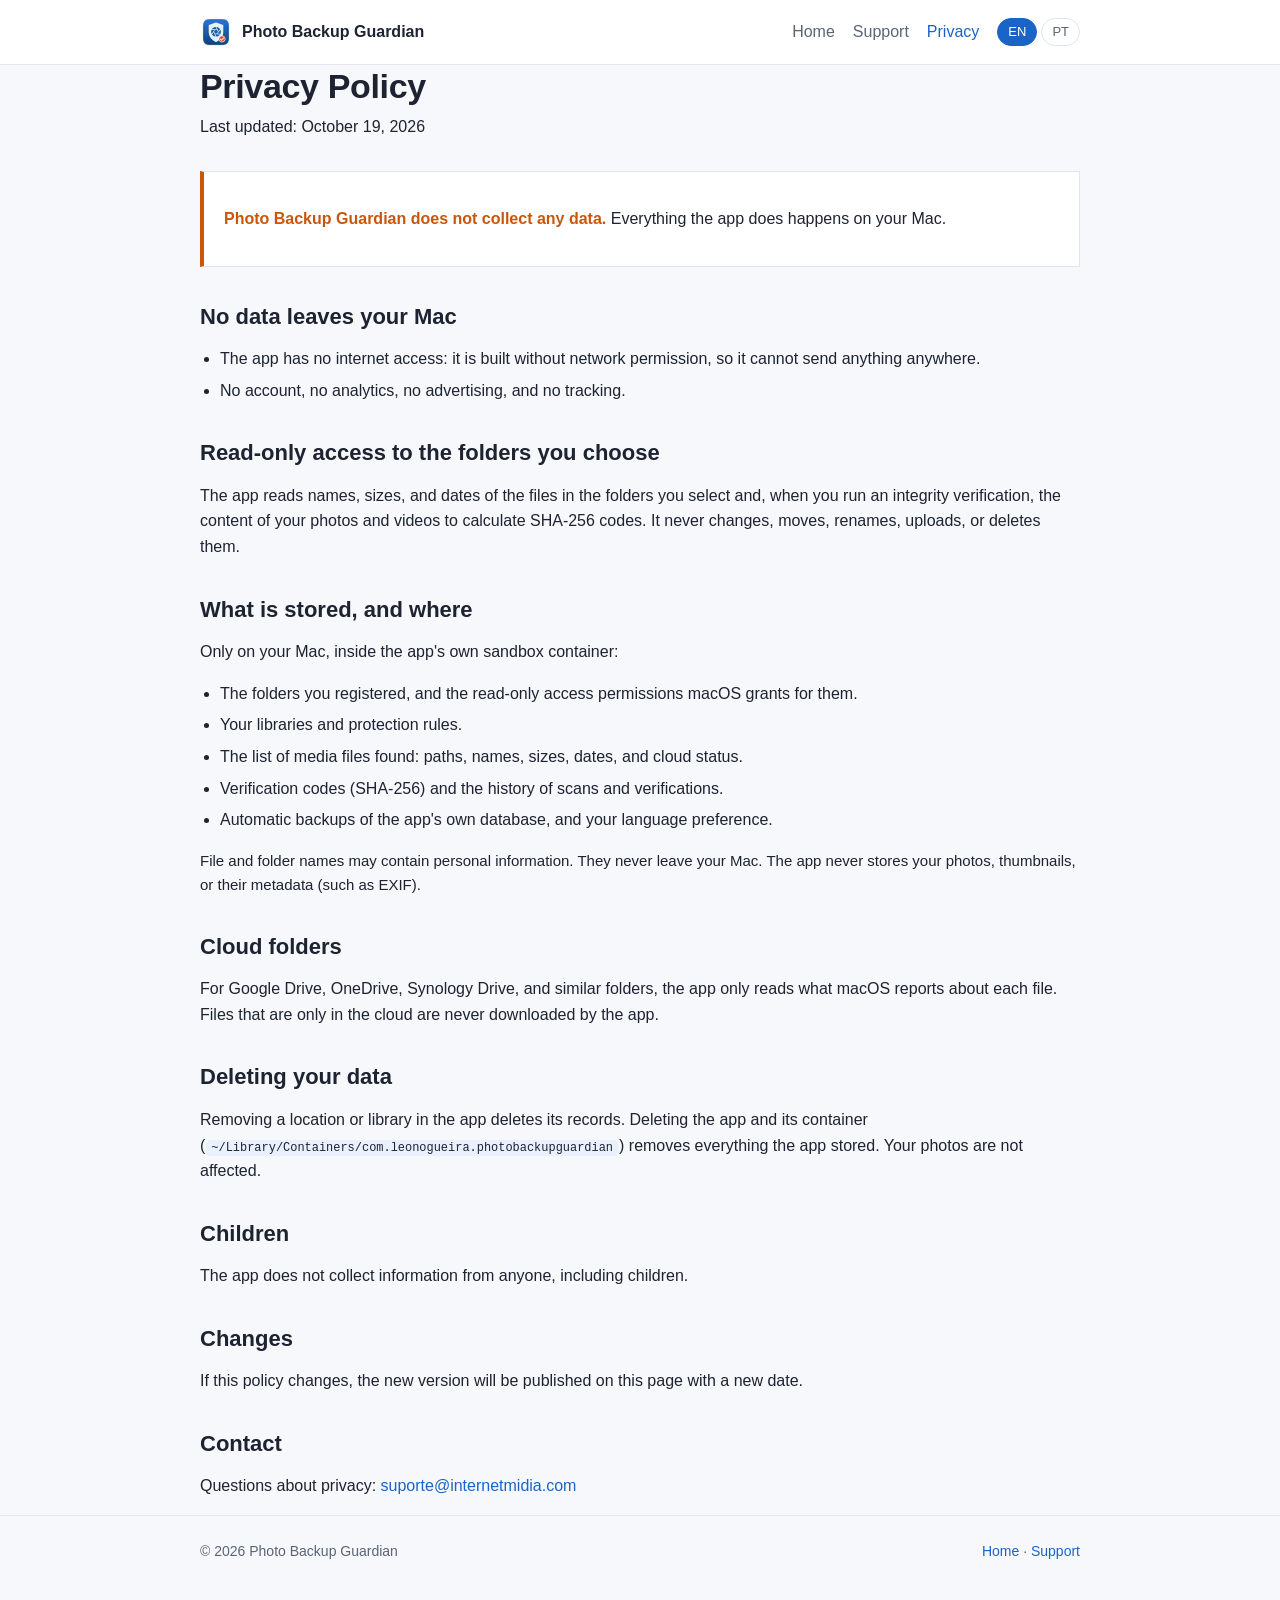
==== privacy.html @ a527421f "Add files via upload" ====
<!doctype html>
<html lang="en">
<head>
  <meta charset="utf-8">
  <meta name="viewport" content="width=device-width, initial-scale=1">
  <title>Privacy Policy — Photo Backup Guardian</title>
  <meta name="description" content="Photo Backup Guardian does not collect any data. Everything stays on your Mac.">
  <link rel="icon" type="image/png" href="favicon.png">
  <link rel="stylesheet" href="style.css">
  <script src="lang.js" defer></script>
</head>
<body>
  <header class="top">
    <div class="wrap nav">
      <a class="brand" href="index.html"><img src="icon.png" alt="">Photo Backup Guardian</a>
      <a class="link" href="index.html"><span lang="en">Home</span><span lang="pt-BR">Início</span></a>
      <a class="link" href="support.html"><span lang="en">Support</span><span lang="pt-BR">Suporte</span></a>
      <a class="link active" href="privacy.html"><span lang="en">Privacy</span><span lang="pt-BR">Privacidade</span></a>
      <div class="lang" aria-label="Language / Idioma">
        <button type="button" data-set-lang="en" aria-pressed="false">EN</button>
        <button type="button" data-set-lang="pt" aria-pressed="false">PT</button>
      </div>
    </div>
  </header>

  <main class="wrap content">
    <section lang="en">
      <h1 class="page">Privacy Policy</h1>
      <p class="updated">Last updated: October 19, 2026</p>

      <div class="promise"><p><strong>Photo Backup Guardian does not collect any data.</strong> Everything the app does happens on your Mac.</p></div>

      <h2>No data leaves your Mac</h2>
      <ul>
        <li>The app has no internet access: it is built without network permission, so it cannot send anything anywhere.</li>
        <li>No account, no analytics, no advertising, and no tracking.</li>
      </ul>

      <h2>Read-only access to the folders you choose</h2>
      <p>The app reads names, sizes, and dates of the files in the folders you select and, when you run an integrity verification, the content of your photos and videos to calculate SHA-256 codes. It never changes, moves, renames, uploads, or deletes them.</p>

      <h2>What is stored, and where</h2>
      <p>Only on your Mac, inside the app's own sandbox container:</p>
      <ul>
        <li>The folders you registered, and the read-only access permissions macOS grants for them.</li>
        <li>Your libraries and protection rules.</li>
        <li>The list of media files found: paths, names, sizes, dates, and cloud status.</li>
        <li>Verification codes (SHA-256) and the history of scans and verifications.</li>
        <li>Automatic backups of the app's own database, and your language preference.</li>
      </ul>
      <p class="note">File and folder names may contain personal information. They never leave your Mac. The app never stores your photos, thumbnails, or their metadata (such as EXIF).</p>

      <h2>Cloud folders</h2>
      <p>For Google Drive, OneDrive, Synology Drive, and similar folders, the app only reads what macOS reports about each file. Files that are only in the cloud are never downloaded by the app.</p>

      <h2>Deleting your data</h2>
      <p>Removing a location or library in the app deletes its records. Deleting the app and its container (<code>~/Library/Containers/com.leonogueira.photobackupguardian</code>) removes everything the app stored. Your photos are not affected.</p>

      <h2>Children</h2>
      <p>The app does not collect information from anyone, including children.</p>

      <h2>Changes</h2>
      <p>If this policy changes, the new version will be published on this page with a new date.</p>

      <h2>Contact</h2>
      <p>Questions about privacy: <a href="mailto:suporte@internetmidia.com">suporte@internetmidia.com</a></p>
    </section>

    <section lang="pt-BR">
      <h1 class="page">Política de Privacidade</h1>
      <p class="updated">Última atualização: 19 de outubro de 2026</p>

      <div class="promise"><p><strong>O Photo Backup Guardian não coleta nenhum dado.</strong> Tudo o que o app faz acontece no seu Mac.</p></div>

      <h2>Nenhum dado sai do seu Mac</h2>
      <ul>
        <li>O app não tem acesso à internet: ele é construído sem permissão de rede, então não consegue enviar nada para lugar nenhum.</li>
        <li>Sem conta, sem análise de uso, sem anúncios e sem rastreamento.</li>
      </ul>

      <h2>Acesso somente leitura às pastas que você escolhe</h2>
      <p>O app lê nomes, tamanhos e datas dos arquivos nas pastas que você escolhe e, quando você faz uma verificação de integridade, o conteúdo das suas fotos e vídeos para calcular códigos SHA-256. Ele nunca os altera, move, renomeia, envia ou apaga.</p>

      <h2>O que é guardado, e onde</h2>
      <p>Só no seu Mac, dentro do contêiner do próprio app:</p>
      <ul>
        <li>As pastas que você cadastrou e as permissões de leitura que o macOS concede a elas.</li>
        <li>Suas bibliotecas e regras de proteção.</li>
        <li>A lista de arquivos de mídia encontrados: caminhos, nomes, tamanhos, datas e situação na nuvem.</li>
        <li>Os códigos de verificação (SHA-256) e o histórico de scans e verificações.</li>
        <li>Cópias automáticas do banco de dados do próprio app e a sua preferência de idioma.</li>
      </ul>
      <p class="note">Nomes de arquivos e pastas podem conter informações pessoais. Eles nunca saem do seu Mac. O app nunca guarda suas fotos, miniaturas ou os metadados delas (como EXIF).</p>

      <h2>Pastas de nuvem</h2>
      <p>Em pastas do Google Drive, do OneDrive, do Synology Drive e semelhantes, o app só lê o que o macOS informa sobre cada arquivo. Arquivos que estão só na nuvem nunca são baixados pelo app.</p>

      <h2>Apagar seus dados</h2>
      <p>Remover um local ou uma biblioteca no app apaga os registros correspondentes. Apagar o app e o contêiner dele (<code>~/Library/Containers/com.leonogueira.photobackupguardian</code>) remove tudo o que o app guardou. Suas fotos não são afetadas.</p>

      <h2>Crianças</h2>
      <p>O app não coleta informações de ninguém, inclusive de crianças.</p>

      <h2>Mudanças</h2>
      <p>Se esta política mudar, a nova versão será publicada nesta página, com nova data.</p>

      <h2>Contato</h2>
      <p>Dúvidas sobre privacidade: <a href="mailto:suporte@internetmidia.com">suporte@internetmidia.com</a></p>
    </section>
  </main>

  <footer>
    <div class="wrap">
      <span>© 2026 Photo Backup Guardian</span>
      <span><a href="index.html"><span lang="en">Home</span><span lang="pt-BR">Início</span></a> · <a href="support.html"><span lang="en">Support</span><span lang="pt-BR">Suporte</span></a></span>
    </div>
  </footer>
</body>
</html>
---- style.css ----
/* Photo Backup Guardian — páginas públicas (GitHub Pages). Azul principal, laranja para destaque. */
:root {
  --blue: #1a64c8;
  --blue-dark: #0c447c;
  --orange: #c9560a;
  --bg: #f6f8fb;
  --surface: #ffffff;
  --text: #1d2330;
  --muted: #5b6475;
  --border: #e1e6ee;
  --tint: #e8f1fc;
}
@media (prefers-color-scheme: dark) {
  :root {
    --blue: #4c9af0;
    --blue-dark: #9cc6f7;
    --orange: #f5964a;
    --bg: #12161d;
    --surface: #1b212b;
    --text: #e8ecf2;
    --muted: #9aa4b5;
    --border: #2b3340;
    --tint: #1d2c40;
  }
}
* { box-sizing: border-box; }
html { -webkit-text-size-adjust: 100%; }
body {
  margin: 0;
  font-family: -apple-system, BlinkMacSystemFont, "SF Pro Text", "Helvetica Neue", Arial, sans-serif;
  background: var(--bg);
  color: var(--text);
  line-height: 1.6;
}
a { color: var(--blue); text-decoration: none; }
a:hover { text-decoration: underline; }

header.top {
  background: var(--surface);
  border-bottom: 1px solid var(--border);
}
.wrap { max-width: 920px; margin: 0 auto; padding: 0 20px; }
.nav { display: flex; align-items: center; gap: 18px; min-height: 64px; flex-wrap: wrap; }
.brand { display: flex; align-items: center; gap: 10px; font-weight: 700; color: var(--text); margin-right: auto; }
.brand img { width: 32px; height: 32px; }
.nav a.link { color: var(--muted); font-weight: 500; }
.nav a.link.active { color: var(--blue); }
.lang { display: flex; gap: 4px; }
.lang button {
  border: 1px solid var(--border); background: var(--surface); color: var(--muted);
  border-radius: 999px; padding: 3px 10px; font: inherit; font-size: 13px; cursor: pointer;
}
.lang button[aria-pressed="true"] { background: var(--blue); border-color: var(--blue); color: #fff; }

main { padding: 40px 0 56px; }
.hero { text-align: center; padding: 24px 0 8px; }
.hero img { width: 148px; height: 148px; }
.hero h1 { font-size: clamp(30px, 5vw, 44px); margin: 12px 0 4px; letter-spacing: -0.02em; }
.tagline { color: var(--blue); font-size: 20px; font-weight: 600; margin: 0 0 12px; }
.lead { color: var(--muted); font-size: 18px; max-width: 640px; margin: 0 auto; }
.badge {
  display: inline-block; margin-top: 18px; padding: 6px 14px; border-radius: 999px;
  background: var(--tint); color: var(--blue); font-weight: 600; font-size: 14px;
}

h1, h2, h3 { line-height: 1.25; }
h1.page { font-size: 34px; margin: 0 0 6px; letter-spacing: -0.01em; }
.updated { color: var(--muted); margin: 0 0 28px; }
h2 { font-size: 22px; margin: 36px 0 10px; }
h3 { font-size: 17px; margin: 0 0 4px; }

.grid { display: grid; grid-template-columns: repeat(auto-fit, minmax(240px, 1fr)); gap: 16px; margin-top: 32px; }
.card {
  background: var(--surface); border: 1px solid var(--border); border-radius: 16px; padding: 20px;
}
.card .icon {
  width: 40px; height: 40px; border-radius: 10px; background: var(--tint); color: var(--blue);
  display: flex; align-items: center; justify-content: center; font-size: 20px; margin-bottom: 10px;
}
.card p { margin: 0; color: var(--muted); }

.promise {
  margin-top: 32px; background: var(--surface); border: 1px solid var(--border); border-left: 4px solid var(--orange);
  border-radius: 0; padding: 18px 20px;
}
.promise strong { color: var(--orange); }

.faq details {
  background: var(--surface); border: 1px solid var(--border); border-radius: 12px;
  padding: 14px 18px; margin: 10px 0;
}
.faq summary { cursor: pointer; font-weight: 600; }
.faq details p { color: var(--muted); margin: 10px 0 0; }

.content ul { padding-left: 20px; }
.content li { margin: 6px 0; }
.content p, .content li { color: var(--text); }
.note { color: var(--muted); font-size: 15px; }
.contact {
  background: var(--tint); border-radius: 16px; padding: 20px; margin-top: 24px;
}
code { background: var(--tint); padding: 1px 6px; border-radius: 6px; font-size: 0.92em; }

footer {
  border-top: 1px solid var(--border); color: var(--muted); font-size: 14px; padding: 24px 0 40px;
}
footer .wrap { display: flex; gap: 16px; flex-wrap: wrap; justify-content: space-between; }

/* Idioma: sem JavaScript, os dois aparecem; com JavaScript, só o escolhido. */
body.lang-en [lang="pt-BR"], body.lang-pt [lang="en"] { display: none !important; }
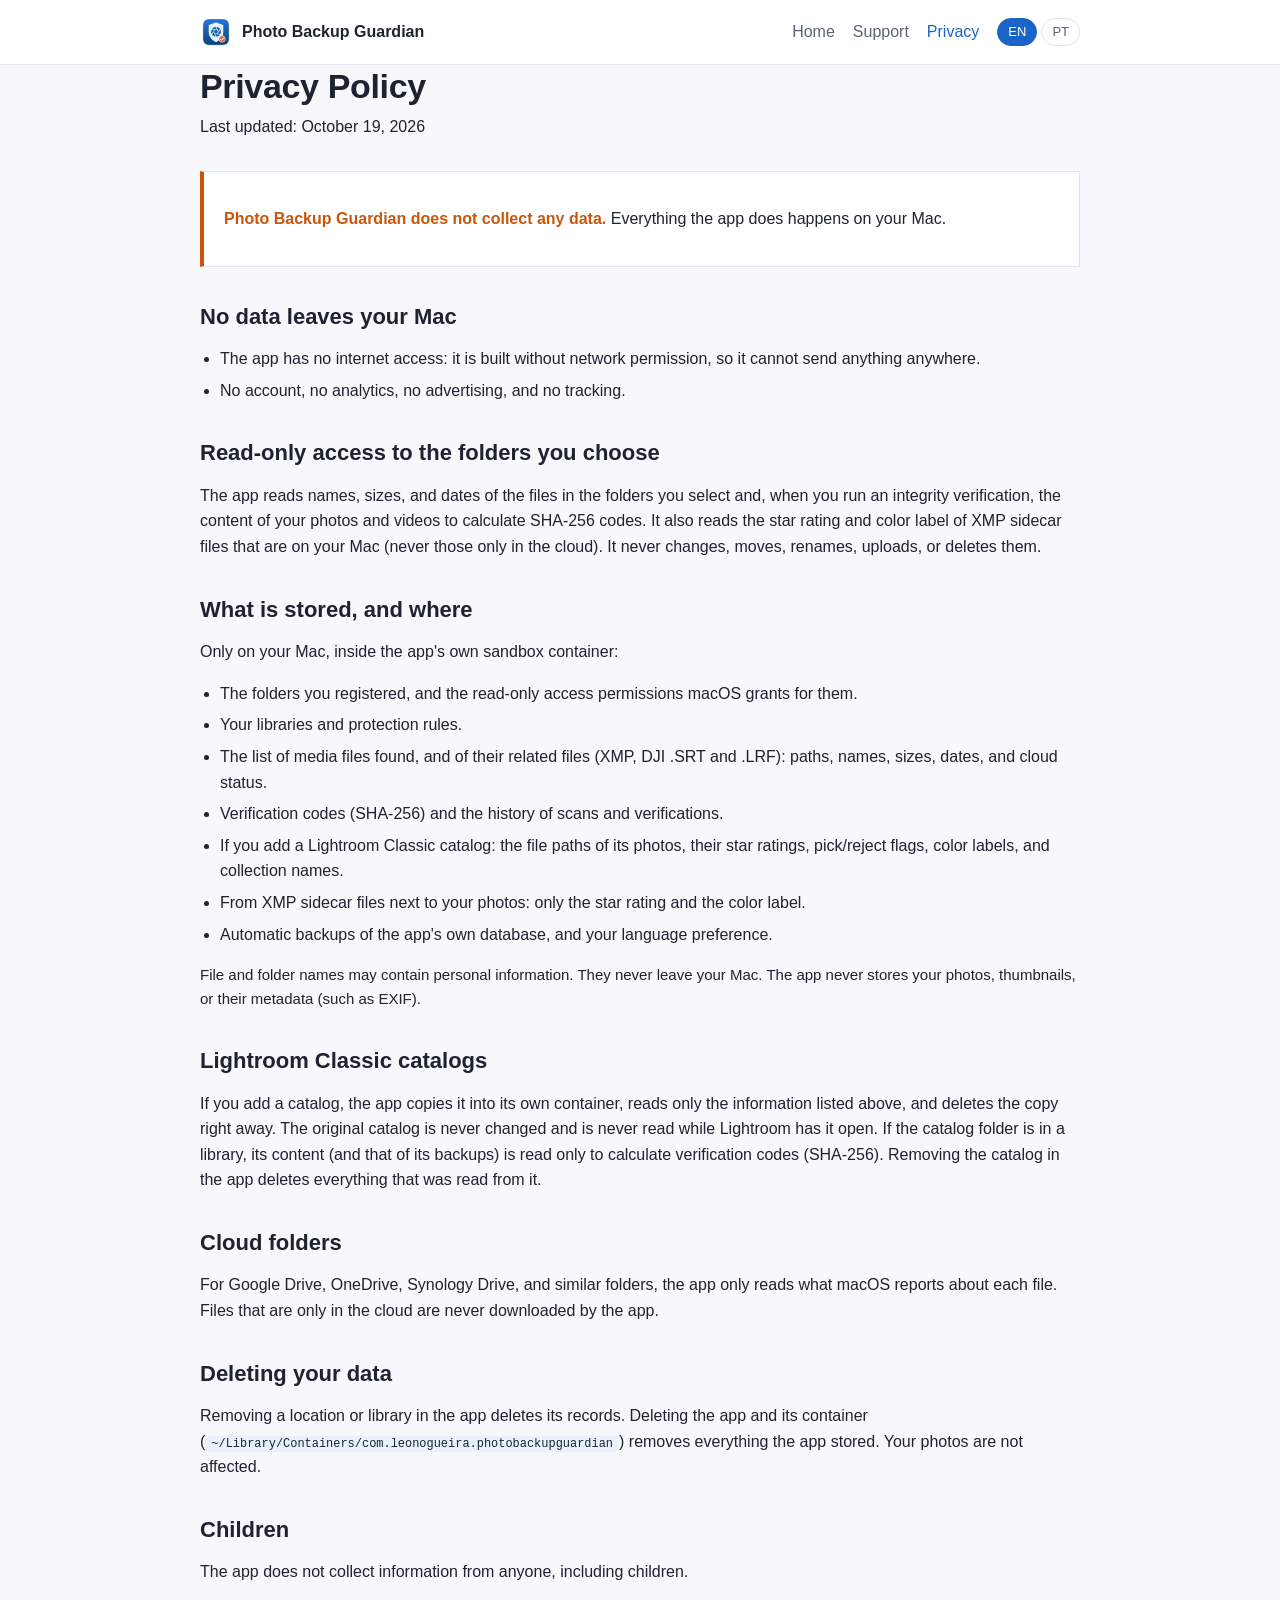
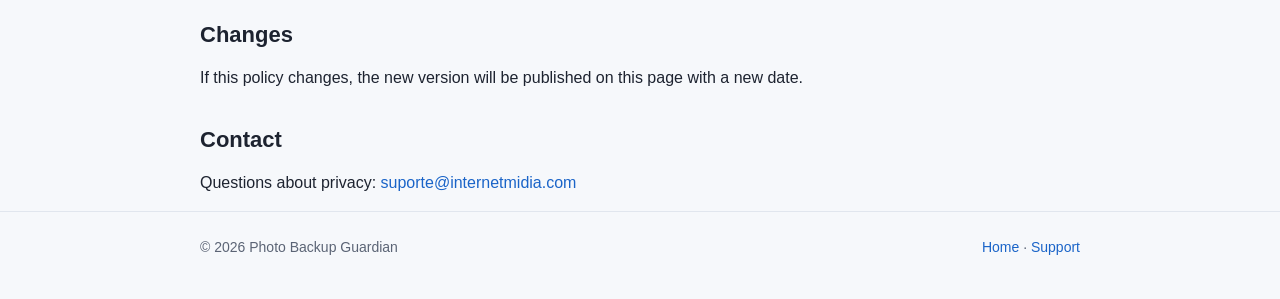
==== commit 1191fae8: "Add files via upload" ====
--- a/privacy.html
+++ b/privacy.html
@@ -37,18 +37,23 @@
       </ul>
 
       <h2>Read-only access to the folders you choose</h2>
-      <p>The app reads names, sizes, and dates of the files in the folders you select and, when you run an integrity verification, the content of your photos and videos to calculate SHA-256 codes. It never changes, moves, renames, uploads, or deletes them.</p>
+      <p>The app reads names, sizes, and dates of the files in the folders you select and, when you run an integrity verification, the content of your photos and videos to calculate SHA-256 codes. It also reads the star rating and color label of XMP sidecar files that are on your Mac (never those only in the cloud). It never changes, moves, renames, uploads, or deletes them.</p>
 
       <h2>What is stored, and where</h2>
       <p>Only on your Mac, inside the app's own sandbox container:</p>
       <ul>
         <li>The folders you registered, and the read-only access permissions macOS grants for them.</li>
         <li>Your libraries and protection rules.</li>
-        <li>The list of media files found: paths, names, sizes, dates, and cloud status.</li>
+        <li>The list of media files found, and of their related files (XMP, DJI .SRT and .LRF): paths, names, sizes, dates, and cloud status.</li>
         <li>Verification codes (SHA-256) and the history of scans and verifications.</li>
+        <li>If you add a Lightroom Classic catalog: the file paths of its photos, their star ratings, pick/reject flags, color labels, and collection names.</li>
+        <li>From XMP sidecar files next to your photos: only the star rating and the color label.</li>
         <li>Automatic backups of the app's own database, and your language preference.</li>
       </ul>
       <p class="note">File and folder names may contain personal information. They never leave your Mac. The app never stores your photos, thumbnails, or their metadata (such as EXIF).</p>
+
+      <h2>Lightroom Classic catalogs</h2>
+      <p>If you add a catalog, the app copies it into its own container, reads only the information listed above, and deletes the copy right away. The original catalog is never changed and is never read while Lightroom has it open. If the catalog folder is in a library, its content (and that of its backups) is read only to calculate verification codes (SHA-256). Removing the catalog in the app deletes everything that was read from it.</p>
 
       <h2>Cloud folders</h2>
       <p>For Google Drive, OneDrive, Synology Drive, and similar folders, the app only reads what macOS reports about each file. Files that are only in the cloud are never downloaded by the app.</p>
@@ -79,18 +84,23 @@
       </ul>
 
       <h2>Acesso somente leitura às pastas que você escolhe</h2>
-      <p>O app lê nomes, tamanhos e datas dos arquivos nas pastas que você escolhe e, quando você faz uma verificação de integridade, o conteúdo das suas fotos e vídeos para calcular códigos SHA-256. Ele nunca os altera, move, renomeia, envia ou apaga.</p>
+      <p>O app lê nomes, tamanhos e datas dos arquivos nas pastas que você escolhe e, quando você faz uma verificação de integridade, o conteúdo das suas fotos e vídeos para calcular códigos SHA-256. Também lê as estrelas e o rótulo de cor dos arquivos XMP que estão no seu Mac (nunca os que estão só na nuvem). Ele nunca os altera, move, renomeia, envia ou apaga.</p>
 
       <h2>O que é guardado, e onde</h2>
       <p>Só no seu Mac, dentro do contêiner do próprio app:</p>
       <ul>
         <li>As pastas que você cadastrou e as permissões de leitura que o macOS concede a elas.</li>
         <li>Suas bibliotecas e regras de proteção.</li>
-        <li>A lista de arquivos de mídia encontrados: caminhos, nomes, tamanhos, datas e situação na nuvem.</li>
+        <li>A lista de arquivos de mídia encontrados e dos arquivos relacionados a eles (XMP, .SRT e .LRF do DJI): caminhos, nomes, tamanhos, datas e situação na nuvem.</li>
         <li>Os códigos de verificação (SHA-256) e o histórico de scans e verificações.</li>
+        <li>Se você adicionar um catálogo do Lightroom Classic: os caminhos das fotos, as estrelas, as marcações de escolhida/rejeitada, os rótulos de cor e os nomes das coleções.</li>
+        <li>Dos arquivos XMP ao lado das fotos: só as estrelas e o rótulo de cor.</li>
         <li>Cópias automáticas do banco de dados do próprio app e a sua preferência de idioma.</li>
       </ul>
       <p class="note">Nomes de arquivos e pastas podem conter informações pessoais. Eles nunca saem do seu Mac. O app nunca guarda suas fotos, miniaturas ou os metadados delas (como EXIF).</p>
+
+      <h2>Catálogos do Lightroom Classic</h2>
+      <p>Se você adicionar um catálogo, o app faz uma cópia dele dentro do próprio contêiner, lê só as informações listadas acima e apaga a cópia em seguida. O catálogo original nunca é alterado e nunca é lido enquanto o Lightroom está com ele aberto. Se a pasta do catálogo estiver numa biblioteca, o conteúdo dele (e dos backups dele) é lido só para calcular os códigos de verificação (SHA-256). Remover o catálogo no app apaga tudo o que foi lido dele.</p>
 
       <h2>Pastas de nuvem</h2>
       <p>Em pastas do Google Drive, do OneDrive, do Synology Drive e semelhantes, o app só lê o que o macOS informa sobre cada arquivo. Arquivos que estão só na nuvem nunca são baixados pelo app.</p>
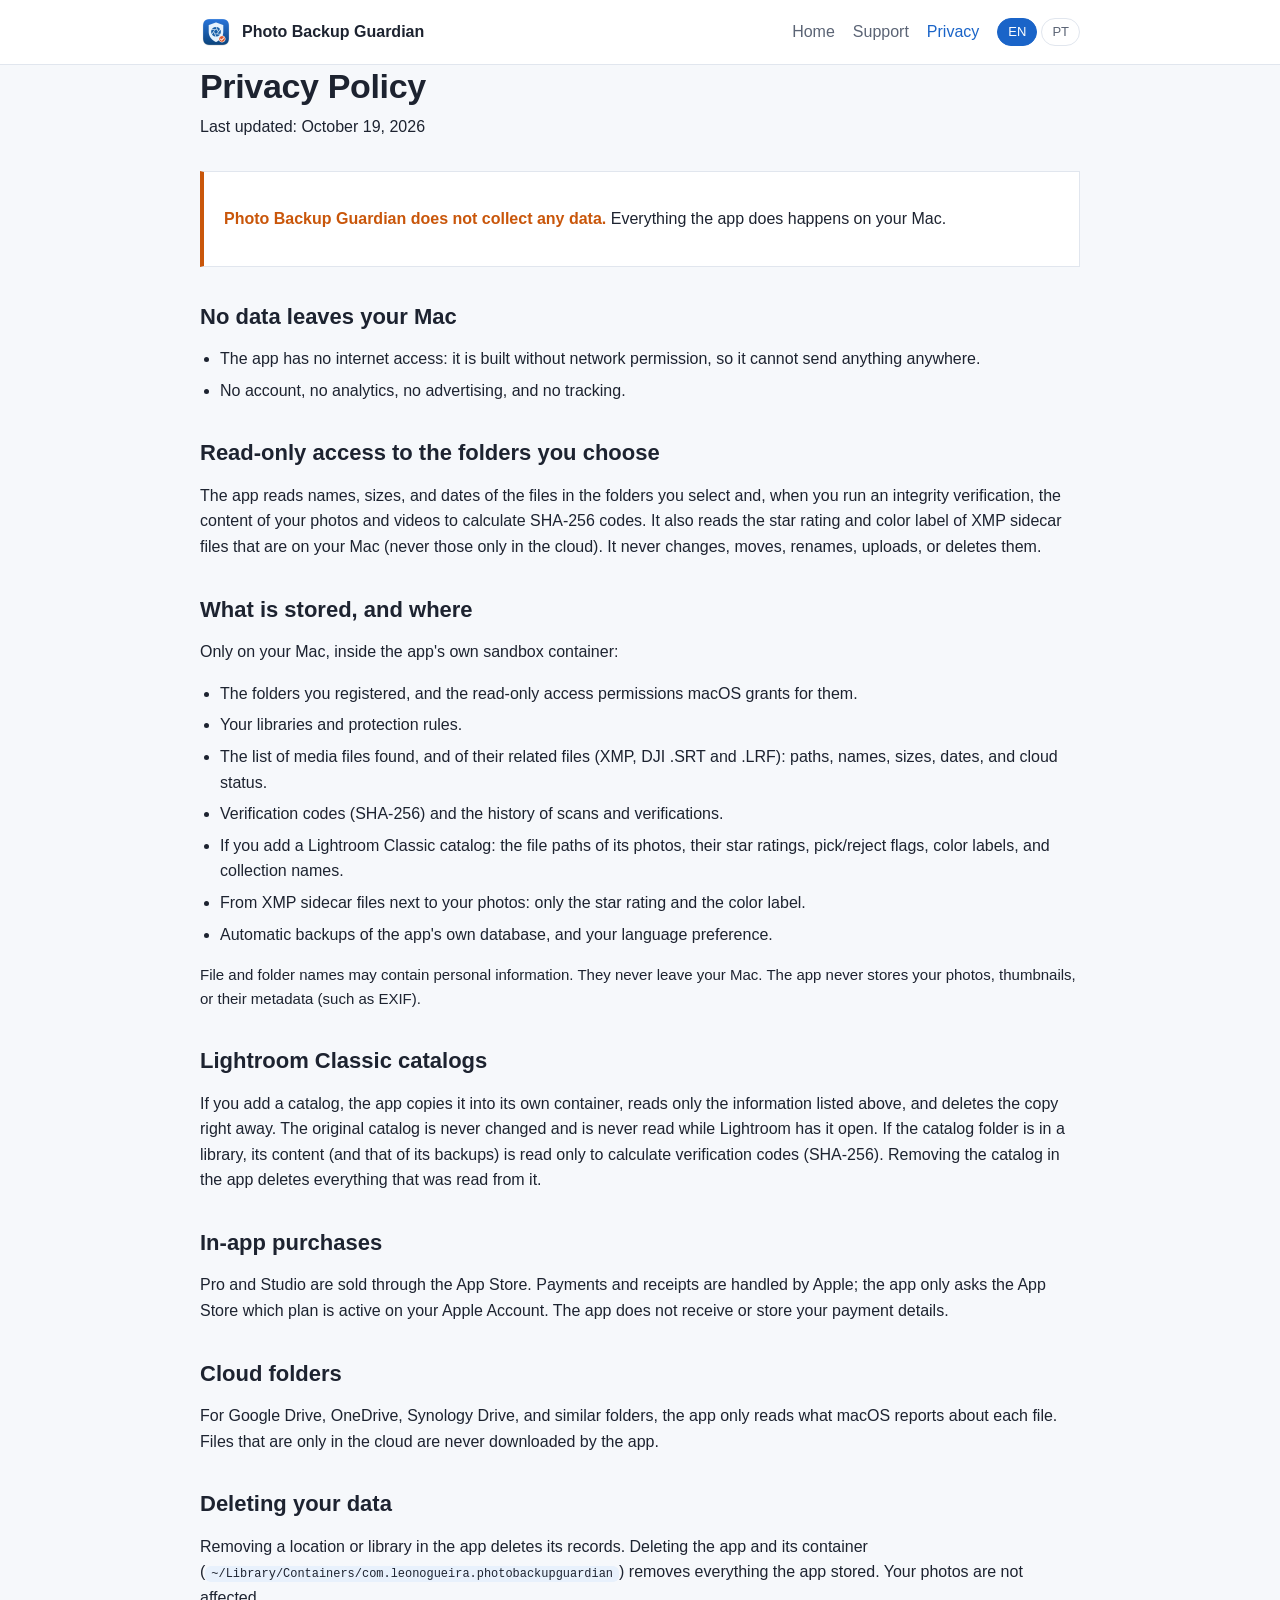
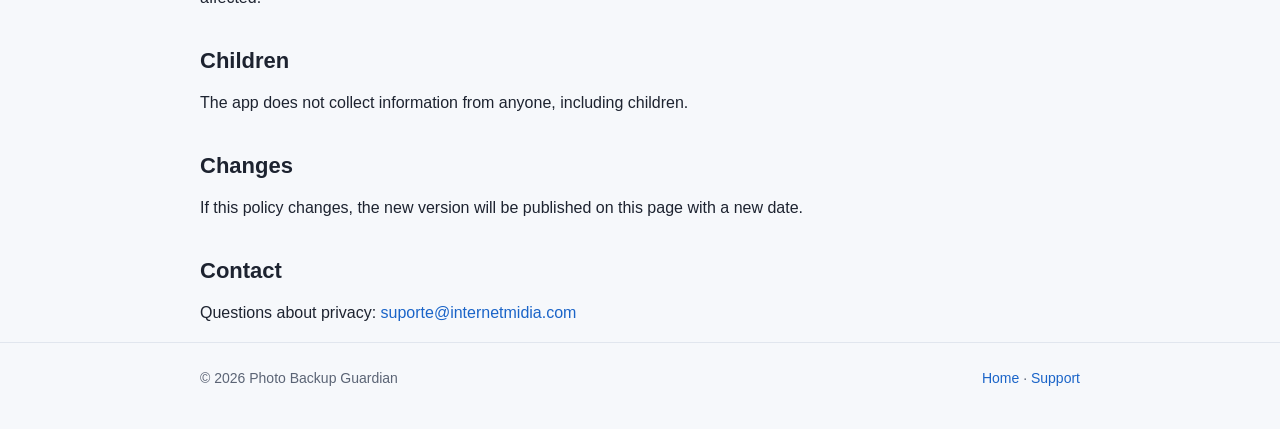
==== commit 745edd67: "Add files via upload" ====
--- a/privacy.html
+++ b/privacy.html
@@ -55,6 +55,9 @@
       <h2>Lightroom Classic catalogs</h2>
       <p>If you add a catalog, the app copies it into its own container, reads only the information listed above, and deletes the copy right away. The original catalog is never changed and is never read while Lightroom has it open. If the catalog folder is in a library, its content (and that of its backups) is read only to calculate verification codes (SHA-256). Removing the catalog in the app deletes everything that was read from it.</p>
 
+      <h2>In-app purchases</h2>
+      <p>Pro and Studio are sold through the App Store. Payments and receipts are handled by Apple; the app only asks the App Store which plan is active on your Apple Account. The app does not receive or store your payment details.</p>
+
       <h2>Cloud folders</h2>
       <p>For Google Drive, OneDrive, Synology Drive, and similar folders, the app only reads what macOS reports about each file. Files that are only in the cloud are never downloaded by the app.</p>
 
@@ -102,6 +105,9 @@
       <h2>Catálogos do Lightroom Classic</h2>
       <p>Se você adicionar um catálogo, o app faz uma cópia dele dentro do próprio contêiner, lê só as informações listadas acima e apaga a cópia em seguida. O catálogo original nunca é alterado e nunca é lido enquanto o Lightroom está com ele aberto. Se a pasta do catálogo estiver numa biblioteca, o conteúdo dele (e dos backups dele) é lido só para calcular os códigos de verificação (SHA-256). Remover o catálogo no app apaga tudo o que foi lido dele.</p>
 
+      <h2>Compras dentro do app</h2>
+      <p>O Pro e o Studio são vendidos pela App Store. Pagamentos e recibos ficam com a Apple; o app só pergunta à App Store qual plano está ativo na sua Conta Apple. O app não recebe nem guarda seus dados de pagamento.</p>
+
       <h2>Pastas de nuvem</h2>
       <p>Em pastas do Google Drive, do OneDrive, do Synology Drive e semelhantes, o app só lê o que o macOS informa sobre cada arquivo. Arquivos que estão só na nuvem nunca são baixados pelo app.</p>
 
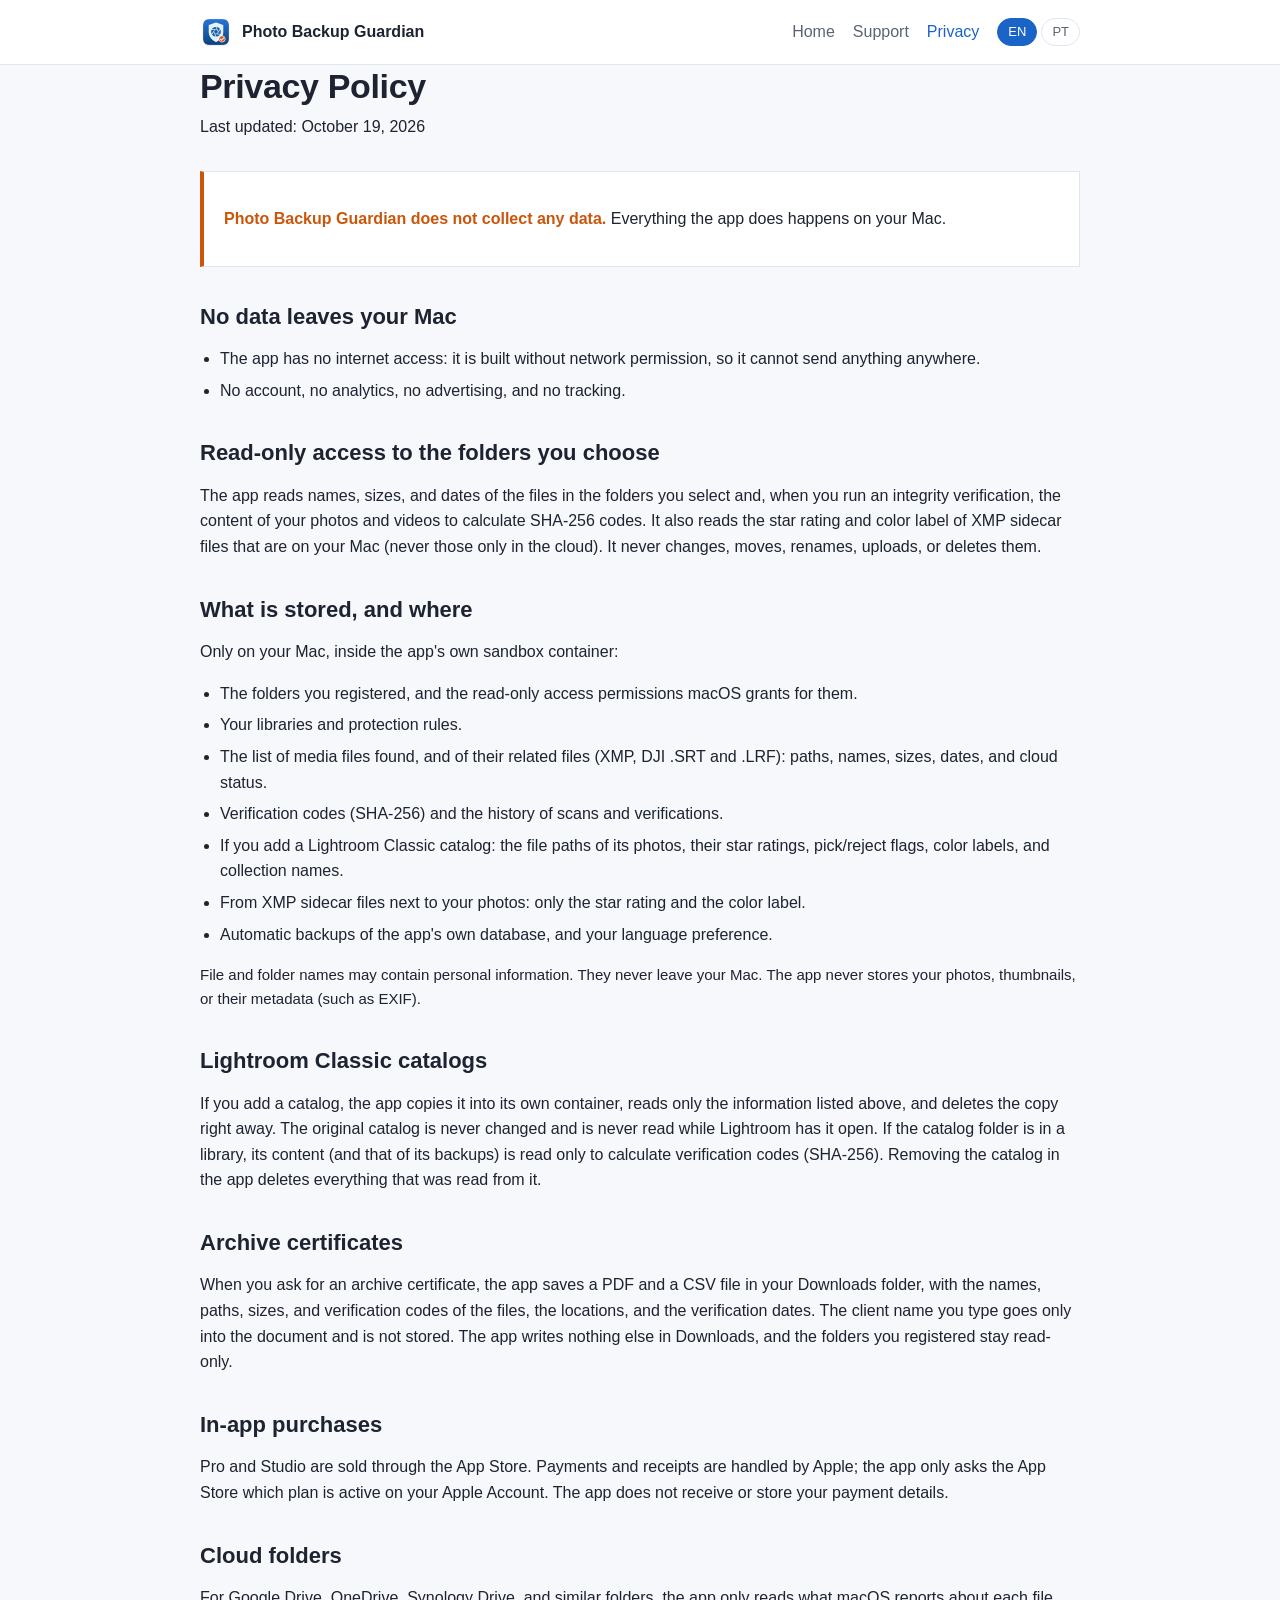
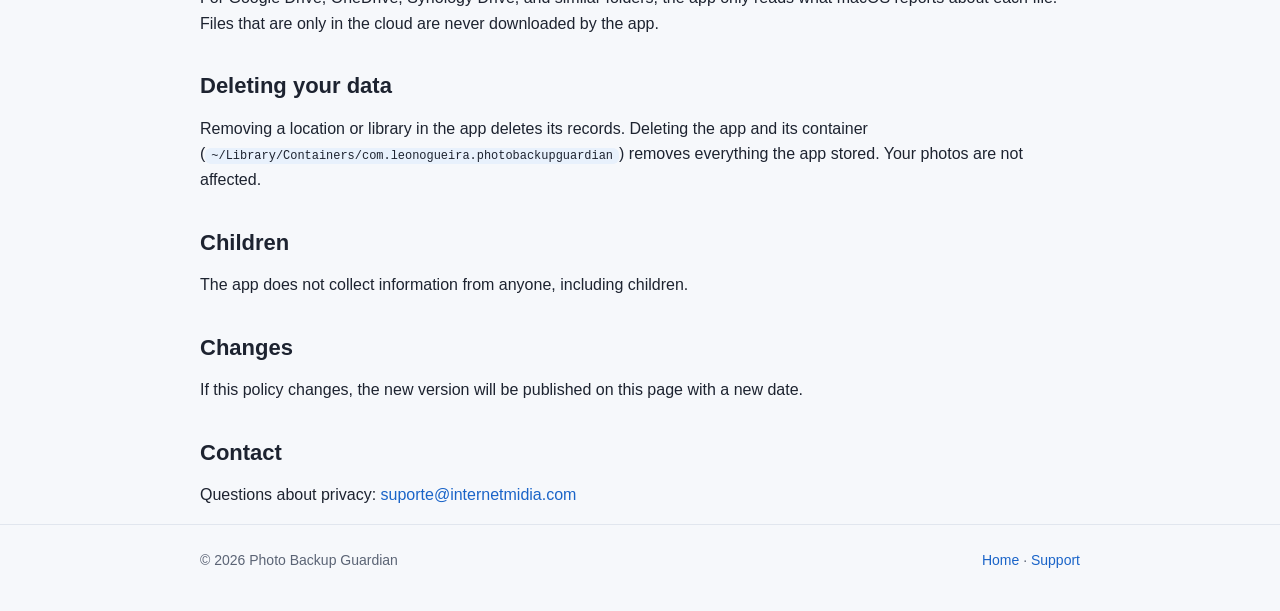
==== commit 4b815b5d: "Add files via upload" ====
--- a/privacy.html
+++ b/privacy.html
@@ -55,6 +55,9 @@
       <h2>Lightroom Classic catalogs</h2>
       <p>If you add a catalog, the app copies it into its own container, reads only the information listed above, and deletes the copy right away. The original catalog is never changed and is never read while Lightroom has it open. If the catalog folder is in a library, its content (and that of its backups) is read only to calculate verification codes (SHA-256). Removing the catalog in the app deletes everything that was read from it.</p>
 
+      <h2>Archive certificates</h2>
+      <p>When you ask for an archive certificate, the app saves a PDF and a CSV file in your Downloads folder, with the names, paths, sizes, and verification codes of the files, the locations, and the verification dates. The client name you type goes only into the document and is not stored. The app writes nothing else in Downloads, and the folders you registered stay read-only.</p>
+
       <h2>In-app purchases</h2>
       <p>Pro and Studio are sold through the App Store. Payments and receipts are handled by Apple; the app only asks the App Store which plan is active on your Apple Account. The app does not receive or store your payment details.</p>
 
@@ -105,6 +108,9 @@
       <h2>Catálogos do Lightroom Classic</h2>
       <p>Se você adicionar um catálogo, o app faz uma cópia dele dentro do próprio contêiner, lê só as informações listadas acima e apaga a cópia em seguida. O catálogo original nunca é alterado e nunca é lido enquanto o Lightroom está com ele aberto. Se a pasta do catálogo estiver numa biblioteca, o conteúdo dele (e dos backups dele) é lido só para calcular os códigos de verificação (SHA-256). Remover o catálogo no app apaga tudo o que foi lido dele.</p>
 
+      <h2>Certificados de arquivamento</h2>
+      <p>Quando você pede um certificado de arquivamento, o app salva um PDF e um CSV na sua pasta Downloads, com os nomes, caminhos, tamanhos e códigos de verificação dos arquivos, os locais e as datas de verificação. O nome do cliente digitado vai só para o documento e não fica guardado. O app não grava mais nada em Downloads, e as pastas cadastradas continuam somente leitura.</p>
+
       <h2>Compras dentro do app</h2>
       <p>O Pro e o Studio são vendidos pela App Store. Pagamentos e recibos ficam com a Apple; o app só pergunta à App Store qual plano está ativo na sua Conta Apple. O app não recebe nem guarda seus dados de pagamento.</p>
 
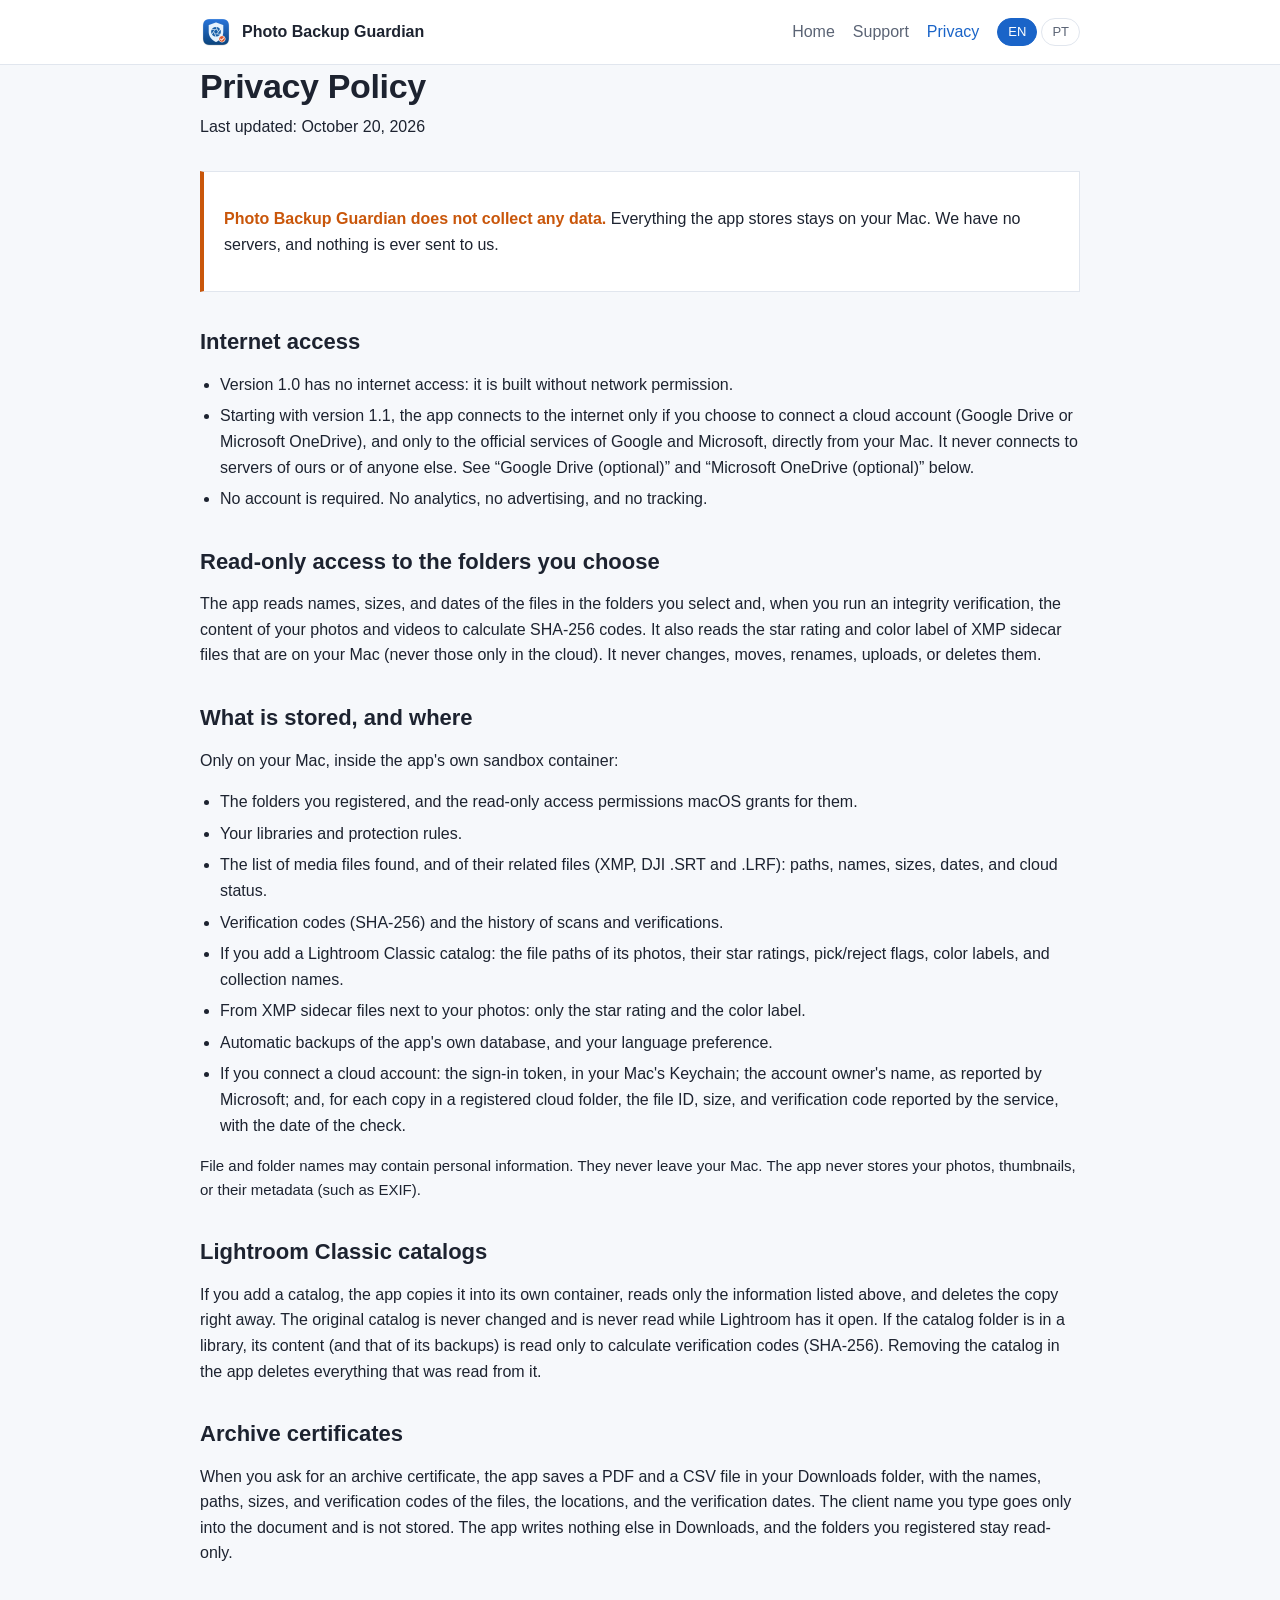
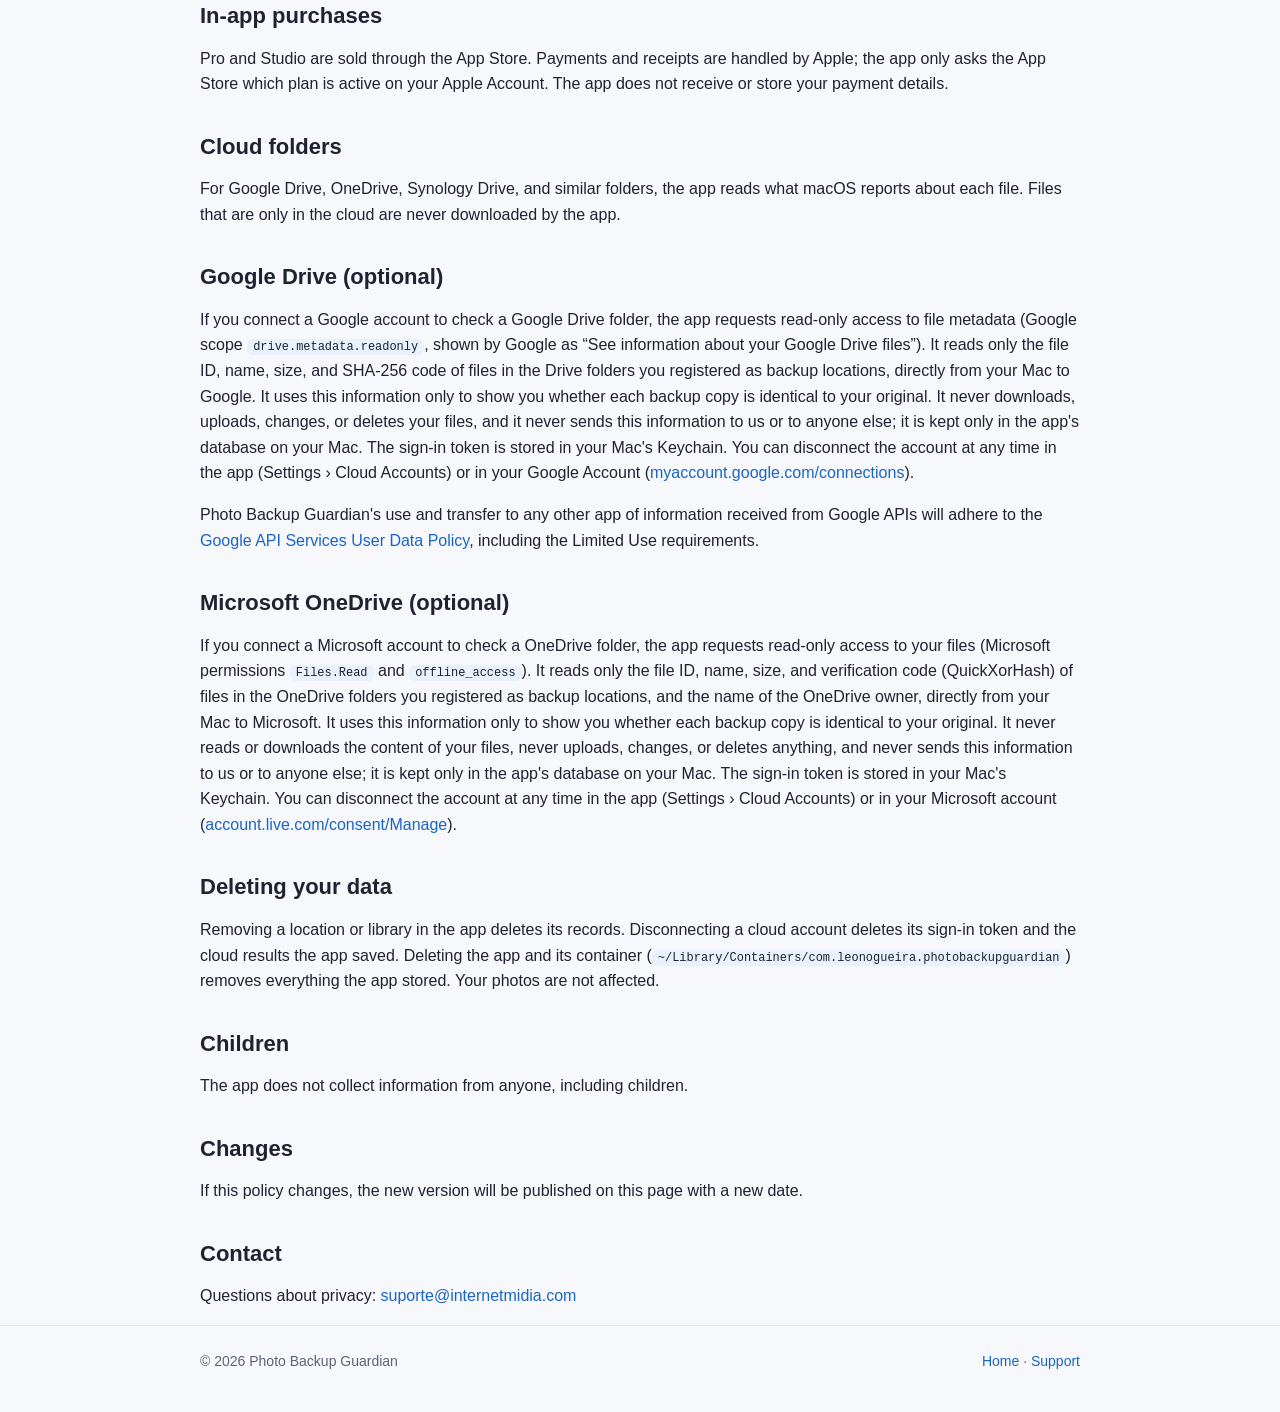
==== commit 74478ccf: "Add files via upload" ====
--- a/privacy.html
+++ b/privacy.html
@@ -4,7 +4,7 @@
   <meta charset="utf-8">
   <meta name="viewport" content="width=device-width, initial-scale=1">
   <title>Privacy Policy — Photo Backup Guardian</title>
-  <meta name="description" content="Photo Backup Guardian does not collect any data. Everything stays on your Mac.">
+  <meta name="description" content="Photo Backup Guardian does not collect any data. Everything the app stores stays on your Mac.">
   <link rel="icon" type="image/png" href="favicon.png">
   <link rel="stylesheet" href="style.css">
   <script src="lang.js" defer></script>
@@ -26,14 +26,15 @@
   <main class="wrap content">
     <section lang="en">
       <h1 class="page">Privacy Policy</h1>
-      <p class="updated">Last updated: October 19, 2026</p>
+      <p class="updated">Last updated: October 20, 2026</p>
 
-      <div class="promise"><p><strong>Photo Backup Guardian does not collect any data.</strong> Everything the app does happens on your Mac.</p></div>
+      <div class="promise"><p><strong>Photo Backup Guardian does not collect any data.</strong> Everything the app stores stays on your Mac. We have no servers, and nothing is ever sent to us.</p></div>
 
-      <h2>No data leaves your Mac</h2>
+      <h2>Internet access</h2>
       <ul>
-        <li>The app has no internet access: it is built without network permission, so it cannot send anything anywhere.</li>
-        <li>No account, no analytics, no advertising, and no tracking.</li>
+        <li>Version 1.0 has no internet access: it is built without network permission.</li>
+        <li>Starting with version 1.1, the app connects to the internet only if you choose to connect a cloud account (Google Drive or Microsoft OneDrive), and only to the official services of Google and Microsoft, directly from your Mac. It never connects to servers of ours or of anyone else. See “Google Drive (optional)” and “Microsoft OneDrive (optional)” below.</li>
+        <li>No account is required. No analytics, no advertising, and no tracking.</li>
       </ul>
 
       <h2>Read-only access to the folders you choose</h2>
@@ -49,6 +50,7 @@
         <li>If you add a Lightroom Classic catalog: the file paths of its photos, their star ratings, pick/reject flags, color labels, and collection names.</li>
         <li>From XMP sidecar files next to your photos: only the star rating and the color label.</li>
         <li>Automatic backups of the app's own database, and your language preference.</li>
+        <li>If you connect a cloud account: the sign-in token, in your Mac's Keychain; the account owner's name, as reported by Microsoft; and, for each copy in a registered cloud folder, the file ID, size, and verification code reported by the service, with the date of the check.</li>
       </ul>
       <p class="note">File and folder names may contain personal information. They never leave your Mac. The app never stores your photos, thumbnails, or their metadata (such as EXIF).</p>
 
@@ -62,10 +64,17 @@
       <p>Pro and Studio are sold through the App Store. Payments and receipts are handled by Apple; the app only asks the App Store which plan is active on your Apple Account. The app does not receive or store your payment details.</p>
 
       <h2>Cloud folders</h2>
-      <p>For Google Drive, OneDrive, Synology Drive, and similar folders, the app only reads what macOS reports about each file. Files that are only in the cloud are never downloaded by the app.</p>
+      <p>For Google Drive, OneDrive, Synology Drive, and similar folders, the app reads what macOS reports about each file. Files that are only in the cloud are never downloaded by the app.</p>
+
+      <h2>Google Drive (optional)</h2>
+      <p>If you connect a Google account to check a Google Drive folder, the app requests read-only access to file metadata (Google scope <code>drive.metadata.readonly</code>, shown by Google as “See information about your Google Drive files”). It reads only the file ID, name, size, and SHA-256 code of files in the Drive folders you registered as backup locations, directly from your Mac to Google. It uses this information only to show you whether each backup copy is identical to your original. It never downloads, uploads, changes, or deletes your files, and it never sends this information to us or to anyone else; it is kept only in the app's database on your Mac. The sign-in token is stored in your Mac's Keychain. You can disconnect the account at any time in the app (Settings › Cloud Accounts) or in your Google Account (<a href="https://myaccount.google.com/connections">myaccount.google.com/connections</a>).</p>
+      <p>Photo Backup Guardian's use and transfer to any other app of information received from Google APIs will adhere to the <a href="https://developers.google.com/terms/api-services-user-data-policy">Google API Services User Data Policy</a>, including the Limited Use requirements.</p>
+
+      <h2>Microsoft OneDrive (optional)</h2>
+      <p>If you connect a Microsoft account to check a OneDrive folder, the app requests read-only access to your files (Microsoft permissions <code>Files.Read</code> and <code>offline_access</code>). It reads only the file ID, name, size, and verification code (QuickXorHash) of files in the OneDrive folders you registered as backup locations, and the name of the OneDrive owner, directly from your Mac to Microsoft. It uses this information only to show you whether each backup copy is identical to your original. It never reads or downloads the content of your files, never uploads, changes, or deletes anything, and never sends this information to us or to anyone else; it is kept only in the app's database on your Mac. The sign-in token is stored in your Mac's Keychain. You can disconnect the account at any time in the app (Settings › Cloud Accounts) or in your Microsoft account (<a href="https://account.live.com/consent/Manage">account.live.com/consent/Manage</a>).</p>
 
       <h2>Deleting your data</h2>
-      <p>Removing a location or library in the app deletes its records. Deleting the app and its container (<code>~/Library/Containers/com.leonogueira.photobackupguardian</code>) removes everything the app stored. Your photos are not affected.</p>
+      <p>Removing a location or library in the app deletes its records. Disconnecting a cloud account deletes its sign-in token and the cloud results the app saved. Deleting the app and its container (<code>~/Library/Containers/com.leonogueira.photobackupguardian</code>) removes everything the app stored. Your photos are not affected.</p>
 
       <h2>Children</h2>
       <p>The app does not collect information from anyone, including children.</p>
@@ -79,14 +88,15 @@
 
     <section lang="pt-BR">
       <h1 class="page">Política de Privacidade</h1>
-      <p class="updated">Última atualização: 19 de outubro de 2026</p>
+      <p class="updated">Última atualização: 20 de outubro de 2026</p>
 
-      <div class="promise"><p><strong>O Photo Backup Guardian não coleta nenhum dado.</strong> Tudo o que o app faz acontece no seu Mac.</p></div>
+      <div class="promise"><p><strong>O Photo Backup Guardian não coleta nenhum dado.</strong> Tudo o que o app guarda fica no seu Mac. Não temos servidores, e nada é enviado para nós.</p></div>
 
-      <h2>Nenhum dado sai do seu Mac</h2>
+      <h2>Acesso à internet</h2>
       <ul>
-        <li>O app não tem acesso à internet: ele é construído sem permissão de rede, então não consegue enviar nada para lugar nenhum.</li>
-        <li>Sem conta, sem análise de uso, sem anúncios e sem rastreamento.</li>
+        <li>A versão 1.0 não tem acesso à internet: ela é construída sem permissão de rede.</li>
+        <li>A partir da versão 1.1, o app só se conecta à internet se você escolher conectar uma conta de nuvem (Google Drive ou Microsoft OneDrive), e só aos serviços oficiais do Google e da Microsoft, direto do seu Mac. Ele nunca se conecta a servidores nossos nem de mais ninguém. Veja “Google Drive (opcional)” e “Microsoft OneDrive (opcional)” abaixo.</li>
+        <li>Nenhuma conta é exigida. Sem análise de uso, sem anúncios e sem rastreamento.</li>
       </ul>
 
       <h2>Acesso somente leitura às pastas que você escolhe</h2>
@@ -102,6 +112,7 @@
         <li>Se você adicionar um catálogo do Lightroom Classic: os caminhos das fotos, as estrelas, as marcações de escolhida/rejeitada, os rótulos de cor e os nomes das coleções.</li>
         <li>Dos arquivos XMP ao lado das fotos: só as estrelas e o rótulo de cor.</li>
         <li>Cópias automáticas do banco de dados do próprio app e a sua preferência de idioma.</li>
+        <li>Se você conectar uma conta de nuvem: o token de acesso, nas Chaves (Keychain) do seu Mac; o nome do dono da conta, como informado pela Microsoft; e, para cada cópia numa pasta de nuvem cadastrada, o ID, o tamanho e o código de verificação informados pelo serviço, com a data da conferência.</li>
       </ul>
       <p class="note">Nomes de arquivos e pastas podem conter informações pessoais. Eles nunca saem do seu Mac. O app nunca guarda suas fotos, miniaturas ou os metadados delas (como EXIF).</p>
 
@@ -115,10 +126,17 @@
       <p>O Pro e o Studio são vendidos pela App Store. Pagamentos e recibos ficam com a Apple; o app só pergunta à App Store qual plano está ativo na sua Conta Apple. O app não recebe nem guarda seus dados de pagamento.</p>
 
       <h2>Pastas de nuvem</h2>
-      <p>Em pastas do Google Drive, do OneDrive, do Synology Drive e semelhantes, o app só lê o que o macOS informa sobre cada arquivo. Arquivos que estão só na nuvem nunca são baixados pelo app.</p>
+      <p>Em pastas do Google Drive, do OneDrive, do Synology Drive e semelhantes, o app lê o que o macOS informa sobre cada arquivo. Arquivos que estão só na nuvem nunca são baixados pelo app.</p>
+
+      <h2>Google Drive (opcional)</h2>
+      <p>Se você conectar uma conta Google para conferir uma pasta do Google Drive, o app pede acesso somente leitura às informações dos arquivos (permissão <code>drive.metadata.readonly</code> do Google, que permite ver as informações dos seus arquivos do Google Drive, mas não o conteúdo deles). Ele lê só o ID, o nome, o tamanho e o código SHA-256 dos arquivos das pastas do Drive que você cadastrou como cópias de segurança, direto do seu Mac para o Google. Ele usa essas informações só para mostrar se cada cópia é idêntica ao original. Ele nunca baixa, envia, altera ou apaga seus arquivos e nunca envia essas informações para nós nem para ninguém; elas ficam só no banco de dados do app no seu Mac. O token de acesso fica nas Chaves (Keychain) do seu Mac. Você pode desconectar a conta a qualquer momento no app (Ajustes › Contas de nuvem) ou na sua Conta Google (<a href="https://myaccount.google.com/connections">myaccount.google.com/connections</a>).</p>
+      <p>O uso e a transferência, para qualquer outro app, de informações recebidas das APIs do Google pelo Photo Backup Guardian seguem a <a href="https://developers.google.com/terms/api-services-user-data-policy">Política de Dados do Usuário dos Serviços de API do Google</a>, incluindo os requisitos de Uso Limitado.</p>
+
+      <h2>Microsoft OneDrive (opcional)</h2>
+      <p>Se você conectar uma conta Microsoft para conferir uma pasta do OneDrive, o app pede acesso somente leitura aos seus arquivos (permissões <code>Files.Read</code> e <code>offline_access</code> da Microsoft). Ele lê só o ID, o nome, o tamanho e o código de verificação (QuickXorHash) dos arquivos das pastas do OneDrive que você cadastrou como cópias de segurança, e o nome do dono do OneDrive, direto do seu Mac para a Microsoft. Ele usa essas informações só para mostrar se cada cópia é idêntica ao original. Ele nunca lê nem baixa o conteúdo dos seus arquivos, nunca envia, altera ou apaga nada e nunca envia essas informações para nós nem para ninguém; elas ficam só no banco de dados do app no seu Mac. O token de acesso fica nas Chaves (Keychain) do seu Mac. Você pode desconectar a conta a qualquer momento no app (Ajustes › Contas de nuvem) ou na sua conta Microsoft (<a href="https://account.live.com/consent/Manage">account.live.com/consent/Manage</a>).</p>
 
       <h2>Apagar seus dados</h2>
-      <p>Remover um local ou uma biblioteca no app apaga os registros correspondentes. Apagar o app e o contêiner dele (<code>~/Library/Containers/com.leonogueira.photobackupguardian</code>) remove tudo o que o app guardou. Suas fotos não são afetadas.</p>
+      <p>Remover um local ou uma biblioteca no app apaga os registros correspondentes. Desconectar uma conta de nuvem apaga o token de acesso e os resultados da nuvem guardados pelo app. Apagar o app e o contêiner dele (<code>~/Library/Containers/com.leonogueira.photobackupguardian</code>) remove tudo o que o app guardou. Suas fotos não são afetadas.</p>
 
       <h2>Crianças</h2>
       <p>O app não coleta informações de ninguém, inclusive de crianças.</p>
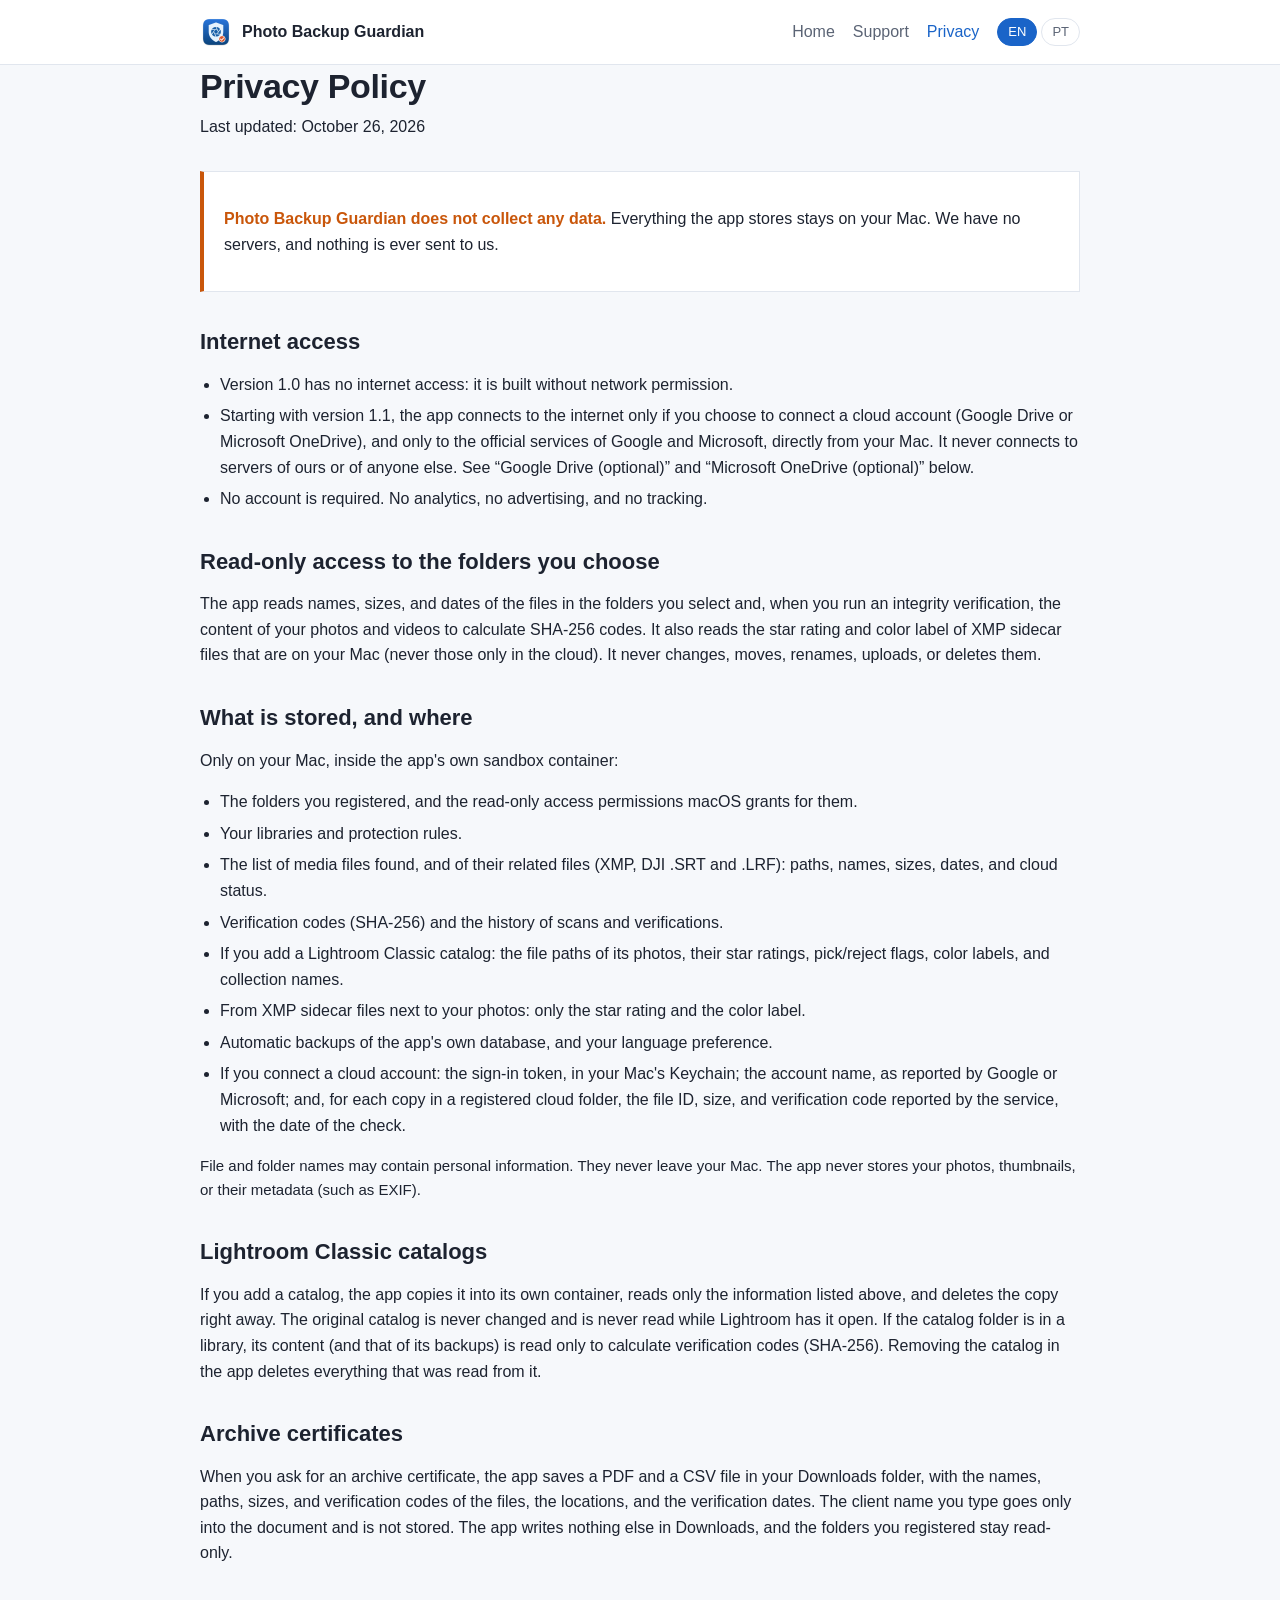
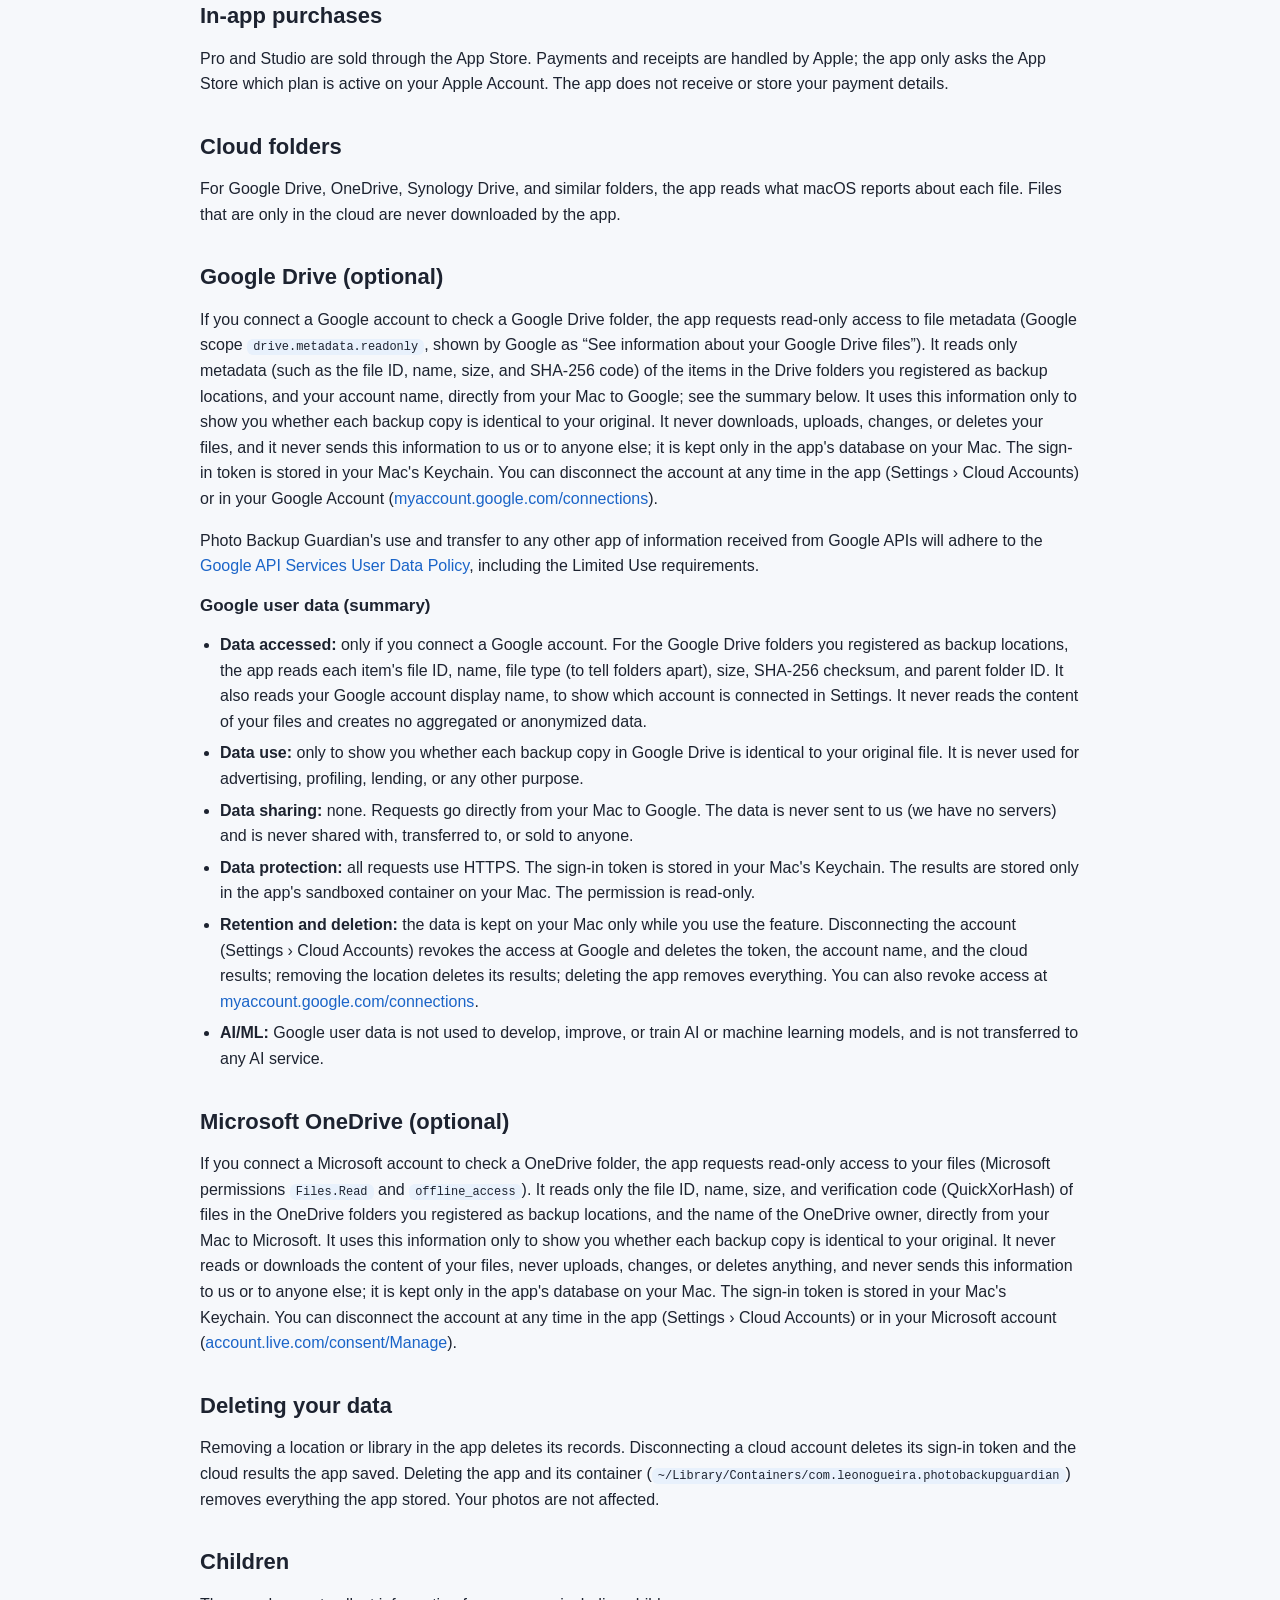
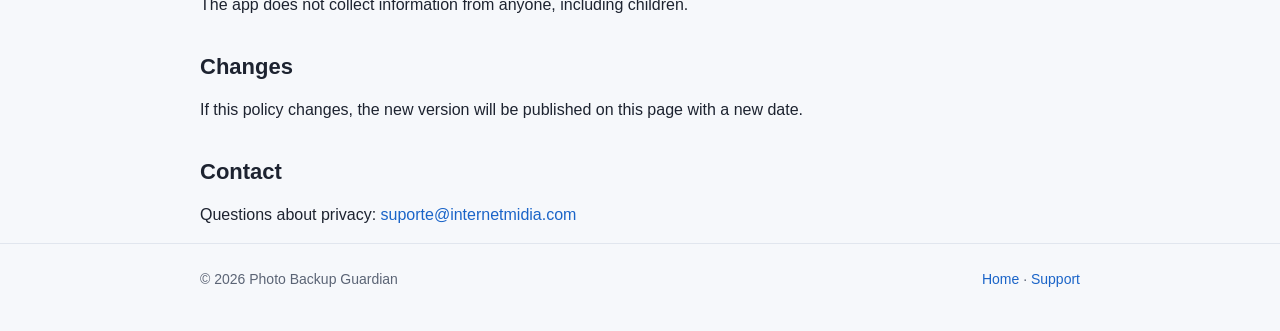
==== commit 4c4b7890: "Add files via upload" ====
--- a/privacy.html
+++ b/privacy.html
@@ -26,7 +26,7 @@
   <main class="wrap content">
     <section lang="en">
       <h1 class="page">Privacy Policy</h1>
-      <p class="updated">Last updated: October 20, 2026</p>
+      <p class="updated">Last updated: October 26, 2026</p>
 
       <div class="promise"><p><strong>Photo Backup Guardian does not collect any data.</strong> Everything the app stores stays on your Mac. We have no servers, and nothing is ever sent to us.</p></div>
 
@@ -50,7 +50,7 @@
         <li>If you add a Lightroom Classic catalog: the file paths of its photos, their star ratings, pick/reject flags, color labels, and collection names.</li>
         <li>From XMP sidecar files next to your photos: only the star rating and the color label.</li>
         <li>Automatic backups of the app's own database, and your language preference.</li>
-        <li>If you connect a cloud account: the sign-in token, in your Mac's Keychain; the account owner's name, as reported by Microsoft; and, for each copy in a registered cloud folder, the file ID, size, and verification code reported by the service, with the date of the check.</li>
+        <li>If you connect a cloud account: the sign-in token, in your Mac's Keychain; the account name, as reported by Google or Microsoft; and, for each copy in a registered cloud folder, the file ID, size, and verification code reported by the service, with the date of the check.</li>
       </ul>
       <p class="note">File and folder names may contain personal information. They never leave your Mac. The app never stores your photos, thumbnails, or their metadata (such as EXIF).</p>
 
@@ -67,8 +67,18 @@
       <p>For Google Drive, OneDrive, Synology Drive, and similar folders, the app reads what macOS reports about each file. Files that are only in the cloud are never downloaded by the app.</p>
 
       <h2>Google Drive (optional)</h2>
-      <p>If you connect a Google account to check a Google Drive folder, the app requests read-only access to file metadata (Google scope <code>drive.metadata.readonly</code>, shown by Google as “See information about your Google Drive files”). It reads only the file ID, name, size, and SHA-256 code of files in the Drive folders you registered as backup locations, directly from your Mac to Google. It uses this information only to show you whether each backup copy is identical to your original. It never downloads, uploads, changes, or deletes your files, and it never sends this information to us or to anyone else; it is kept only in the app's database on your Mac. The sign-in token is stored in your Mac's Keychain. You can disconnect the account at any time in the app (Settings › Cloud Accounts) or in your Google Account (<a href="https://myaccount.google.com/connections">myaccount.google.com/connections</a>).</p>
+      <p>If you connect a Google account to check a Google Drive folder, the app requests read-only access to file metadata (Google scope <code>drive.metadata.readonly</code>, shown by Google as “See information about your Google Drive files”). It reads only metadata (such as the file ID, name, size, and SHA-256 code) of the items in the Drive folders you registered as backup locations, and your account name, directly from your Mac to Google; see the summary below. It uses this information only to show you whether each backup copy is identical to your original. It never downloads, uploads, changes, or deletes your files, and it never sends this information to us or to anyone else; it is kept only in the app's database on your Mac. The sign-in token is stored in your Mac's Keychain. You can disconnect the account at any time in the app (Settings › Cloud Accounts) or in your Google Account (<a href="https://myaccount.google.com/connections">myaccount.google.com/connections</a>).</p>
       <p>Photo Backup Guardian's use and transfer to any other app of information received from Google APIs will adhere to the <a href="https://developers.google.com/terms/api-services-user-data-policy">Google API Services User Data Policy</a>, including the Limited Use requirements.</p>
+
+      <h3>Google user data (summary)</h3>
+      <ul>
+        <li><strong>Data accessed:</strong> only if you connect a Google account. For the Google Drive folders you registered as backup locations, the app reads each item's file ID, name, file type (to tell folders apart), size, SHA-256 checksum, and parent folder ID. It also reads your Google account display name, to show which account is connected in Settings. It never reads the content of your files and creates no aggregated or anonymized data.</li>
+        <li><strong>Data use:</strong> only to show you whether each backup copy in Google Drive is identical to your original file. It is never used for advertising, profiling, lending, or any other purpose.</li>
+        <li><strong>Data sharing:</strong> none. Requests go directly from your Mac to Google. The data is never sent to us (we have no servers) and is never shared with, transferred to, or sold to anyone.</li>
+        <li><strong>Data protection:</strong> all requests use HTTPS. The sign-in token is stored in your Mac's Keychain. The results are stored only in the app's sandboxed container on your Mac. The permission is read-only.</li>
+        <li><strong>Retention and deletion:</strong> the data is kept on your Mac only while you use the feature. Disconnecting the account (Settings › Cloud Accounts) revokes the access at Google and deletes the token, the account name, and the cloud results; removing the location deletes its results; deleting the app removes everything. You can also revoke access at <a href="https://myaccount.google.com/connections">myaccount.google.com/connections</a>.</li>
+        <li><strong>AI/ML:</strong> Google user data is not used to develop, improve, or train AI or machine learning models, and is not transferred to any AI service.</li>
+      </ul>
 
       <h2>Microsoft OneDrive (optional)</h2>
       <p>If you connect a Microsoft account to check a OneDrive folder, the app requests read-only access to your files (Microsoft permissions <code>Files.Read</code> and <code>offline_access</code>). It reads only the file ID, name, size, and verification code (QuickXorHash) of files in the OneDrive folders you registered as backup locations, and the name of the OneDrive owner, directly from your Mac to Microsoft. It uses this information only to show you whether each backup copy is identical to your original. It never reads or downloads the content of your files, never uploads, changes, or deletes anything, and never sends this information to us or to anyone else; it is kept only in the app's database on your Mac. The sign-in token is stored in your Mac's Keychain. You can disconnect the account at any time in the app (Settings › Cloud Accounts) or in your Microsoft account (<a href="https://account.live.com/consent/Manage">account.live.com/consent/Manage</a>).</p>
@@ -88,7 +98,7 @@
 
     <section lang="pt-BR">
       <h1 class="page">Política de Privacidade</h1>
-      <p class="updated">Última atualização: 20 de outubro de 2026</p>
+      <p class="updated">Última atualização: 26 de outubro de 2026</p>
 
       <div class="promise"><p><strong>O Photo Backup Guardian não coleta nenhum dado.</strong> Tudo o que o app guarda fica no seu Mac. Não temos servidores, e nada é enviado para nós.</p></div>
 
@@ -112,7 +122,7 @@
         <li>Se você adicionar um catálogo do Lightroom Classic: os caminhos das fotos, as estrelas, as marcações de escolhida/rejeitada, os rótulos de cor e os nomes das coleções.</li>
         <li>Dos arquivos XMP ao lado das fotos: só as estrelas e o rótulo de cor.</li>
         <li>Cópias automáticas do banco de dados do próprio app e a sua preferência de idioma.</li>
-        <li>Se você conectar uma conta de nuvem: o token de acesso, nas Chaves (Keychain) do seu Mac; o nome do dono da conta, como informado pela Microsoft; e, para cada cópia numa pasta de nuvem cadastrada, o ID, o tamanho e o código de verificação informados pelo serviço, com a data da conferência.</li>
+        <li>Se você conectar uma conta de nuvem: o token de acesso, nas Chaves (Keychain) do seu Mac; o nome da conta, como informado pelo Google ou pela Microsoft; e, para cada cópia numa pasta de nuvem cadastrada, o ID, o tamanho e o código de verificação informados pelo serviço, com a data da conferência.</li>
       </ul>
       <p class="note">Nomes de arquivos e pastas podem conter informações pessoais. Eles nunca saem do seu Mac. O app nunca guarda suas fotos, miniaturas ou os metadados delas (como EXIF).</p>
 
@@ -129,8 +139,18 @@
       <p>Em pastas do Google Drive, do OneDrive, do Synology Drive e semelhantes, o app lê o que o macOS informa sobre cada arquivo. Arquivos que estão só na nuvem nunca são baixados pelo app.</p>
 
       <h2>Google Drive (opcional)</h2>
-      <p>Se você conectar uma conta Google para conferir uma pasta do Google Drive, o app pede acesso somente leitura às informações dos arquivos (permissão <code>drive.metadata.readonly</code> do Google, que permite ver as informações dos seus arquivos do Google Drive, mas não o conteúdo deles). Ele lê só o ID, o nome, o tamanho e o código SHA-256 dos arquivos das pastas do Drive que você cadastrou como cópias de segurança, direto do seu Mac para o Google. Ele usa essas informações só para mostrar se cada cópia é idêntica ao original. Ele nunca baixa, envia, altera ou apaga seus arquivos e nunca envia essas informações para nós nem para ninguém; elas ficam só no banco de dados do app no seu Mac. O token de acesso fica nas Chaves (Keychain) do seu Mac. Você pode desconectar a conta a qualquer momento no app (Ajustes › Contas de nuvem) ou na sua Conta Google (<a href="https://myaccount.google.com/connections">myaccount.google.com/connections</a>).</p>
+      <p>Se você conectar uma conta Google para conferir uma pasta do Google Drive, o app pede acesso somente leitura às informações dos arquivos (permissão <code>drive.metadata.readonly</code> do Google, que permite ver as informações dos seus arquivos do Google Drive, mas não o conteúdo deles). Ele lê só informações (como o ID, o nome, o tamanho e o código SHA-256) dos itens das pastas do Drive que você cadastrou como cópias de segurança, e o nome da sua conta, direto do seu Mac para o Google; veja o resumo abaixo. Ele usa essas informações só para mostrar se cada cópia é idêntica ao original. Ele nunca baixa, envia, altera ou apaga seus arquivos e nunca envia essas informações para nós nem para ninguém; elas ficam só no banco de dados do app no seu Mac. O token de acesso fica nas Chaves (Keychain) do seu Mac. Você pode desconectar a conta a qualquer momento no app (Ajustes › Contas de nuvem) ou na sua Conta Google (<a href="https://myaccount.google.com/connections">myaccount.google.com/connections</a>).</p>
       <p>O uso e a transferência, para qualquer outro app, de informações recebidas das APIs do Google pelo Photo Backup Guardian seguem a <a href="https://developers.google.com/terms/api-services-user-data-policy">Política de Dados do Usuário dos Serviços de API do Google</a>, incluindo os requisitos de Uso Limitado.</p>
+
+      <h3>Dados do Google (resumo)</h3>
+      <ul>
+        <li><strong>Dados acessados:</strong> só se você conectar uma conta Google. Nas pastas do Google Drive que você cadastrou como cópias de segurança, o app lê de cada item o ID, o nome, o tipo (para separar as pastas), o tamanho, o código SHA-256 e o ID da pasta-mãe. Lê também o nome de exibição da sua conta Google, para mostrar em Ajustes qual conta está conectada. Nunca lê o conteúdo dos seus arquivos e não cria dados agregados ou anônimos.</li>
+        <li><strong>Uso:</strong> só para mostrar se cada cópia no Google Drive é igual ao arquivo original. Nunca para anúncios, perfis, crédito ou qualquer outro fim.</li>
+        <li><strong>Compartilhamento:</strong> nenhum. As consultas vão direto do seu Mac para o Google. Os dados nunca são enviados para nós (não temos servidores) e nunca são compartilhados, transferidos ou vendidos a ninguém.</li>
+        <li><strong>Proteção:</strong> todas as consultas usam HTTPS. O token de acesso fica nas Chaves (Keychain) do seu Mac. Os resultados ficam só no contêiner protegido do app no seu Mac. A permissão é somente leitura.</li>
+        <li><strong>Guarda e exclusão:</strong> os dados ficam no seu Mac só enquanto você usa o recurso. Desconectar a conta (Ajustes › Contas de nuvem) revoga o acesso no Google e apaga o token, o nome da conta e os resultados da nuvem; remover o local apaga os resultados dele; apagar o app remove tudo. Você também pode revogar o acesso em <a href="https://myaccount.google.com/connections">myaccount.google.com/connections</a>.</li>
+        <li><strong>IA:</strong> os dados do Google não são usados para criar, melhorar ou treinar modelos de inteligência artificial e não são enviados a nenhum serviço de IA.</li>
+      </ul>
 
       <h2>Microsoft OneDrive (opcional)</h2>
       <p>Se você conectar uma conta Microsoft para conferir uma pasta do OneDrive, o app pede acesso somente leitura aos seus arquivos (permissões <code>Files.Read</code> e <code>offline_access</code> da Microsoft). Ele lê só o ID, o nome, o tamanho e o código de verificação (QuickXorHash) dos arquivos das pastas do OneDrive que você cadastrou como cópias de segurança, e o nome do dono do OneDrive, direto do seu Mac para a Microsoft. Ele usa essas informações só para mostrar se cada cópia é idêntica ao original. Ele nunca lê nem baixa o conteúdo dos seus arquivos, nunca envia, altera ou apaga nada e nunca envia essas informações para nós nem para ninguém; elas ficam só no banco de dados do app no seu Mac. O token de acesso fica nas Chaves (Keychain) do seu Mac. Você pode desconectar a conta a qualquer momento no app (Ajustes › Contas de nuvem) ou na sua conta Microsoft (<a href="https://account.live.com/consent/Manage">account.live.com/consent/Manage</a>).</p>
--- a/style.css
+++ b/style.css
@@ -108,3 +108,23 @@
 
 /* Idioma: sem JavaScript, os dois aparecem; com JavaScript, só o escolhido. */
 body.lang-en [lang="pt-BR"], body.lang-pt [lang="en"] { display: none !important; }
+
+/* Regra 3-2-1 na página inicial */
+.rule { margin-top: 40px; }
+.rule h2 { text-align: center; font-size: 28px; margin-bottom: 6px; }
+.rule .intro { text-align: center; color: var(--muted); max-width: 680px; margin: 0 auto 20px; }
+.rule h3 { margin-top: 28px; font-size: 20px; }
+.rule-grid { display: grid; grid-template-columns: repeat(auto-fit, minmax(220px, 1fr)); gap: 16px; margin-bottom: 20px; }
+.rule-item {
+  background: var(--surface); border: 1px solid var(--border); border-radius: 16px; padding: 20px; text-align: center;
+}
+.rule-item p { margin: 6px 0 0; }
+.rule-number { font-size: 52px; font-weight: 800; line-height: 1; color: var(--blue); }
+.checklist { padding-left: 0; list-style: none; }
+.checklist li {
+  position: relative; padding: 10px 0 10px 32px; border-bottom: 1px solid var(--border);
+}
+.checklist li:last-child { border-bottom: none; }
+.checklist li::before {
+  content: "✓"; position: absolute; left: 6px; top: 10px; color: var(--blue); font-weight: 700;
+}
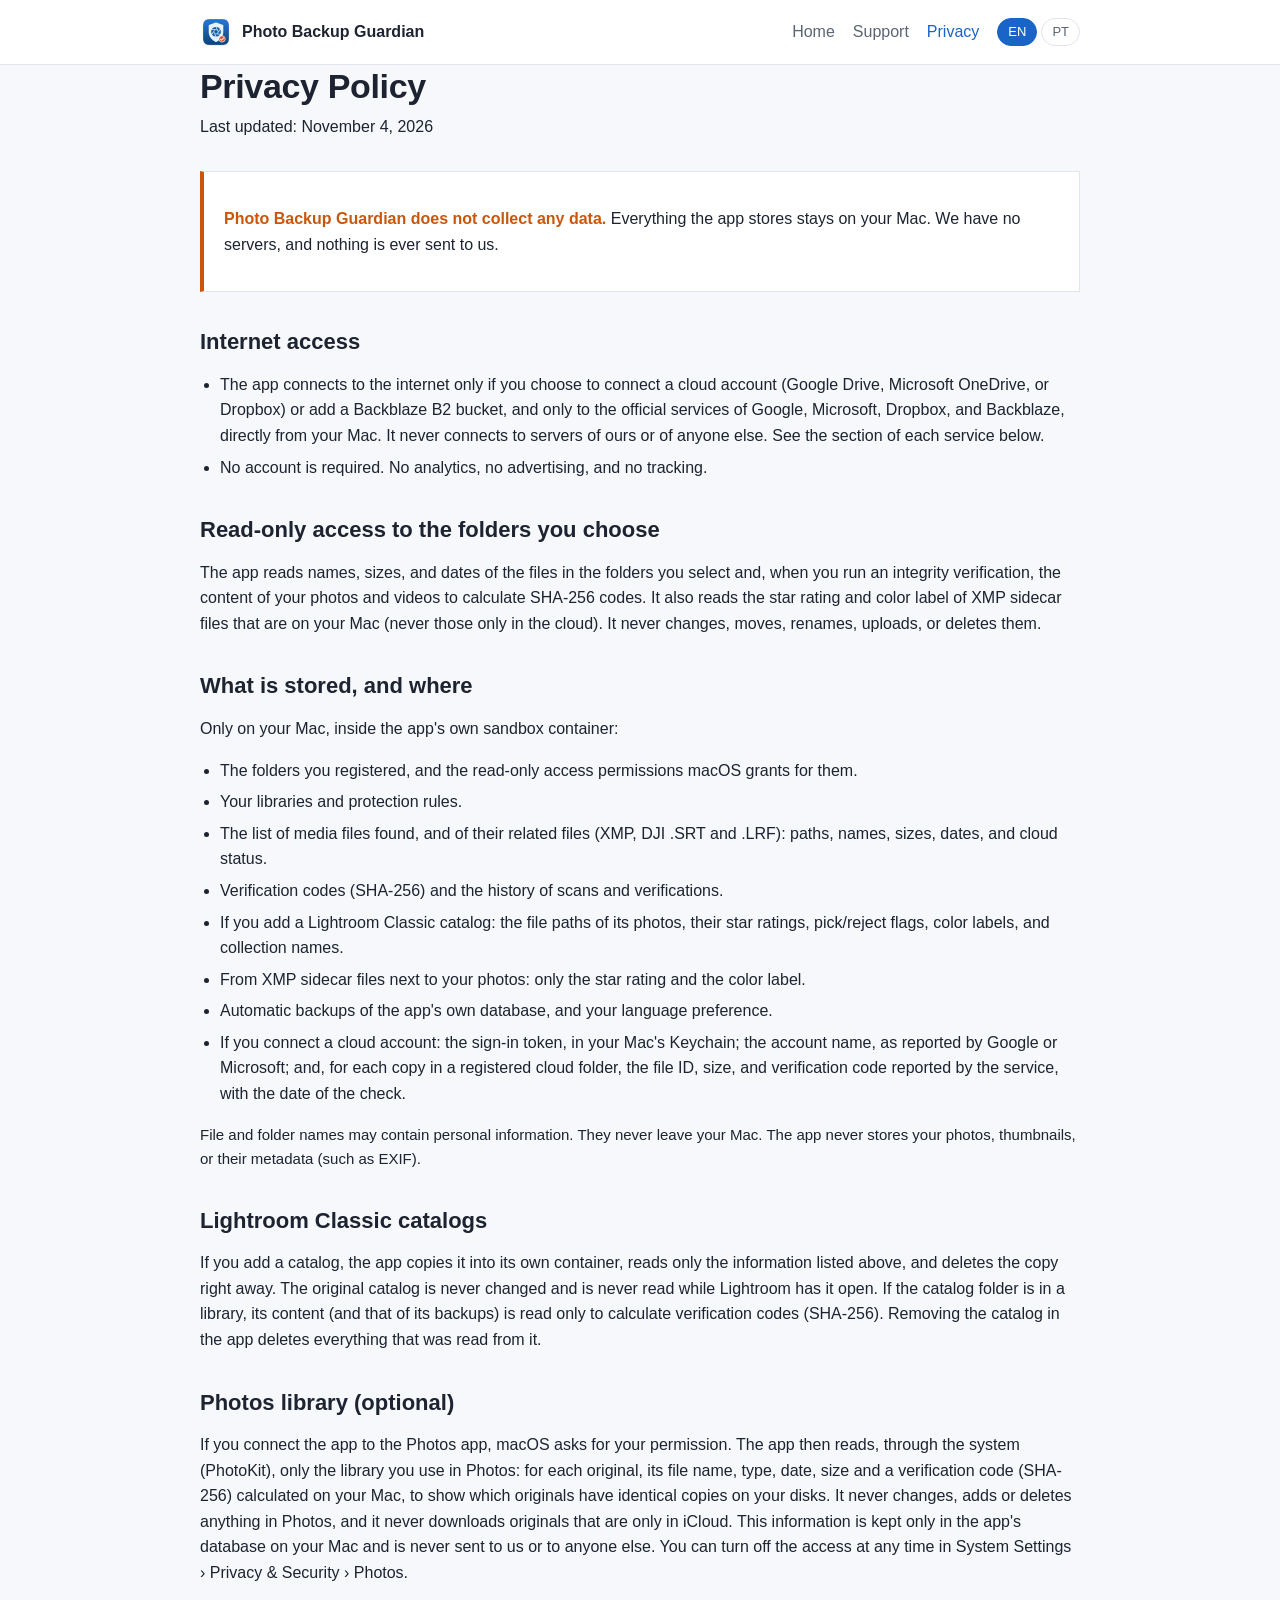
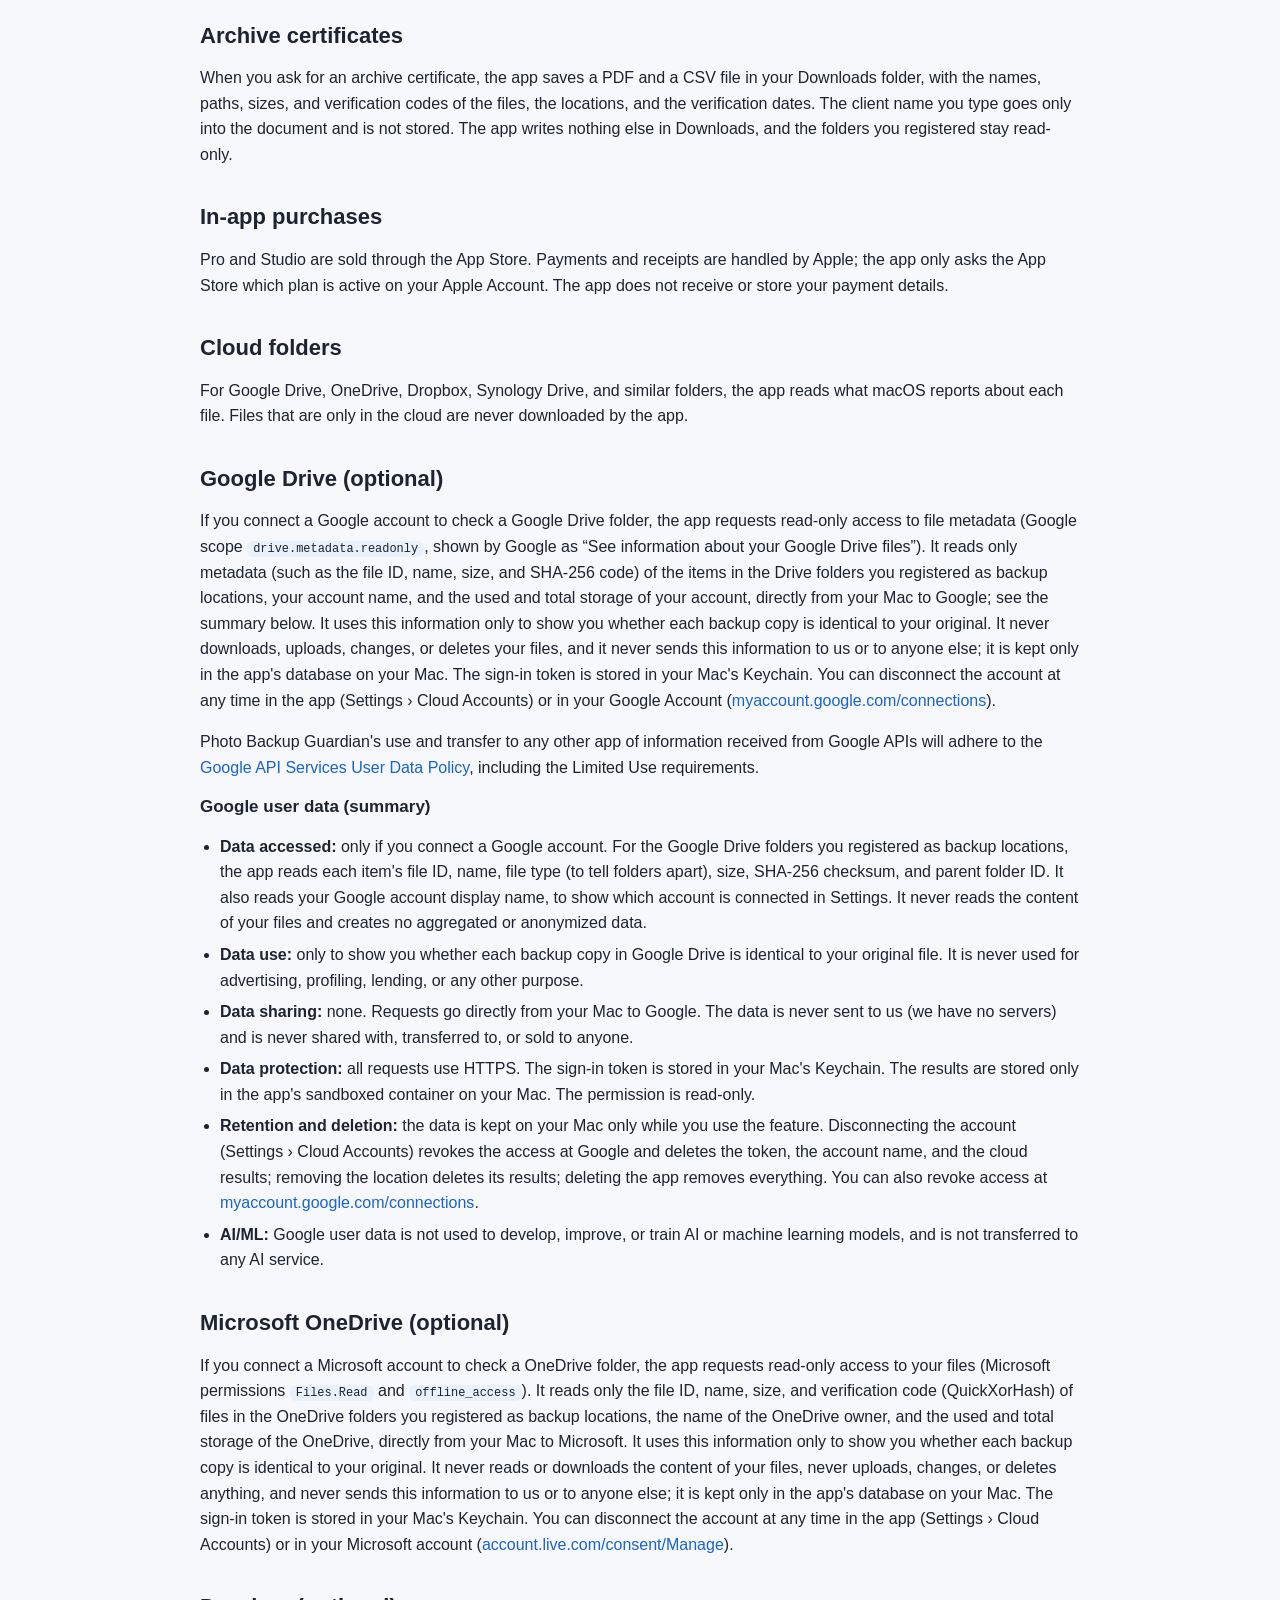
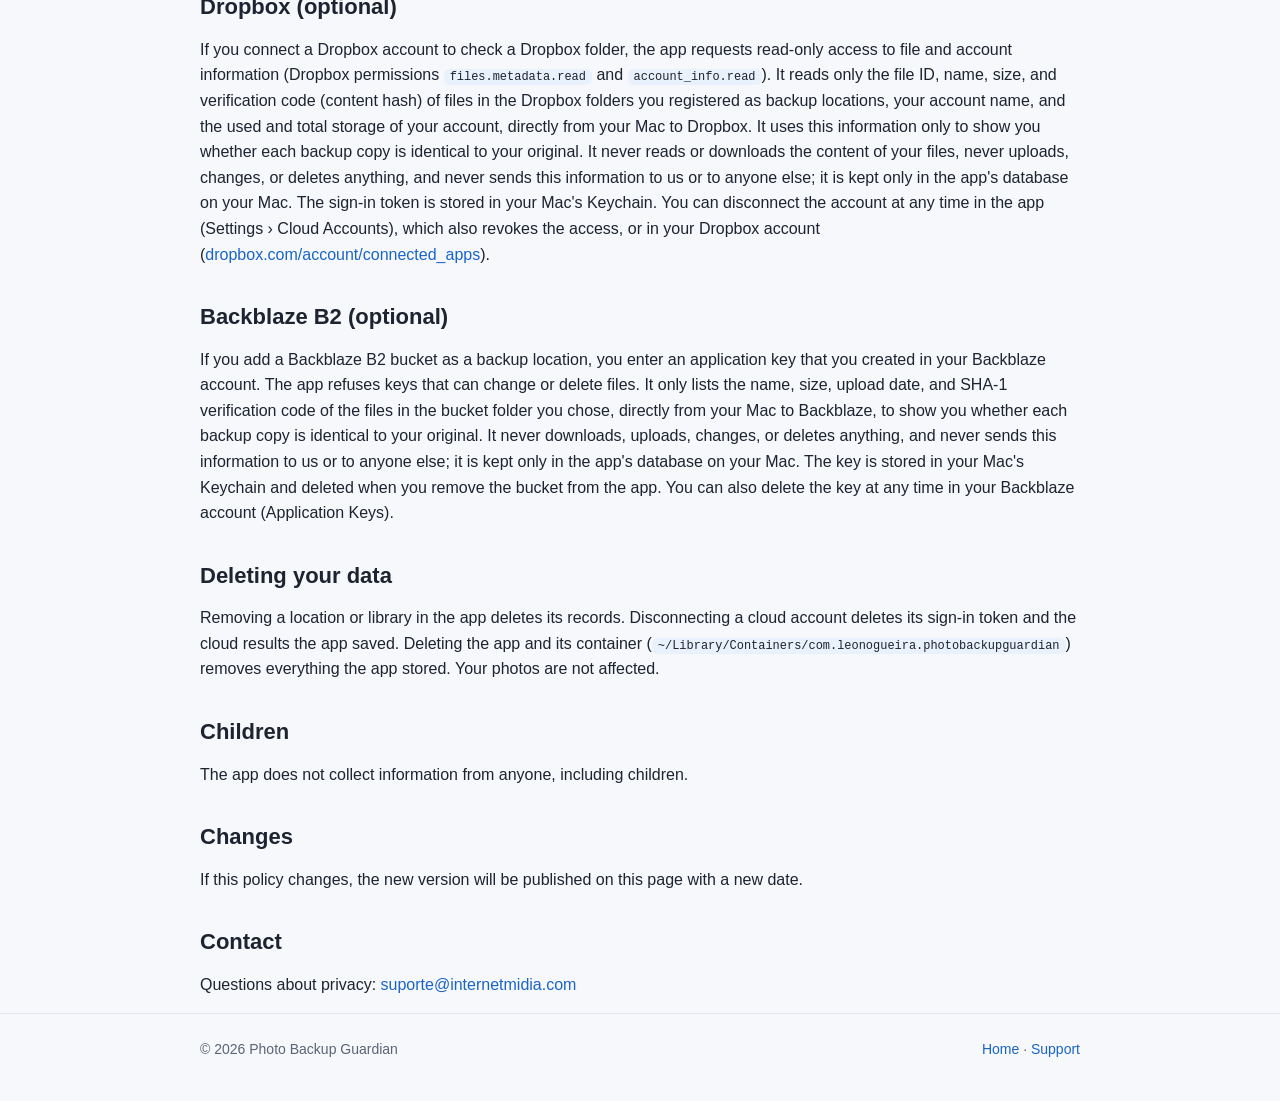
==== commit 74285d40: "Add files via upload" ====
--- a/privacy.html
+++ b/privacy.html
@@ -26,14 +26,13 @@
   <main class="wrap content">
     <section lang="en">
       <h1 class="page">Privacy Policy</h1>
-      <p class="updated">Last updated: October 26, 2026</p>
+      <p class="updated">Last updated: November 4, 2026</p>
 
       <div class="promise"><p><strong>Photo Backup Guardian does not collect any data.</strong> Everything the app stores stays on your Mac. We have no servers, and nothing is ever sent to us.</p></div>
 
       <h2>Internet access</h2>
       <ul>
-        <li>Version 1.0 has no internet access: it is built without network permission.</li>
-        <li>Starting with version 1.1, the app connects to the internet only if you choose to connect a cloud account (Google Drive or Microsoft OneDrive), and only to the official services of Google and Microsoft, directly from your Mac. It never connects to servers of ours or of anyone else. See “Google Drive (optional)” and “Microsoft OneDrive (optional)” below.</li>
+        <li>The app connects to the internet only if you choose to connect a cloud account (Google Drive, Microsoft OneDrive, or Dropbox) or add a Backblaze B2 bucket, and only to the official services of Google, Microsoft, Dropbox, and Backblaze, directly from your Mac. It never connects to servers of ours or of anyone else. See the section of each service below.</li>
         <li>No account is required. No analytics, no advertising, and no tracking.</li>
       </ul>
 
@@ -57,6 +56,9 @@
       <h2>Lightroom Classic catalogs</h2>
       <p>If you add a catalog, the app copies it into its own container, reads only the information listed above, and deletes the copy right away. The original catalog is never changed and is never read while Lightroom has it open. If the catalog folder is in a library, its content (and that of its backups) is read only to calculate verification codes (SHA-256). Removing the catalog in the app deletes everything that was read from it.</p>
 
+      <h2>Photos library (optional)</h2>
+      <p>If you connect the app to the Photos app, macOS asks for your permission. The app then reads, through the system (PhotoKit), only the library you use in Photos: for each original, its file name, type, date, size and a verification code (SHA-256) calculated on your Mac, to show which originals have identical copies on your disks. It never changes, adds or deletes anything in Photos, and it never downloads originals that are only in iCloud. This information is kept only in the app's database on your Mac and is never sent to us or to anyone else. You can turn off the access at any time in System Settings › Privacy &amp; Security › Photos.</p>
+
       <h2>Archive certificates</h2>
       <p>When you ask for an archive certificate, the app saves a PDF and a CSV file in your Downloads folder, with the names, paths, sizes, and verification codes of the files, the locations, and the verification dates. The client name you type goes only into the document and is not stored. The app writes nothing else in Downloads, and the folders you registered stay read-only.</p>
 
@@ -64,10 +66,10 @@
       <p>Pro and Studio are sold through the App Store. Payments and receipts are handled by Apple; the app only asks the App Store which plan is active on your Apple Account. The app does not receive or store your payment details.</p>
 
       <h2>Cloud folders</h2>
-      <p>For Google Drive, OneDrive, Synology Drive, and similar folders, the app reads what macOS reports about each file. Files that are only in the cloud are never downloaded by the app.</p>
+      <p>For Google Drive, OneDrive, Dropbox, Synology Drive, and similar folders, the app reads what macOS reports about each file. Files that are only in the cloud are never downloaded by the app.</p>
 
       <h2>Google Drive (optional)</h2>
-      <p>If you connect a Google account to check a Google Drive folder, the app requests read-only access to file metadata (Google scope <code>drive.metadata.readonly</code>, shown by Google as “See information about your Google Drive files”). It reads only metadata (such as the file ID, name, size, and SHA-256 code) of the items in the Drive folders you registered as backup locations, and your account name, directly from your Mac to Google; see the summary below. It uses this information only to show you whether each backup copy is identical to your original. It never downloads, uploads, changes, or deletes your files, and it never sends this information to us or to anyone else; it is kept only in the app's database on your Mac. The sign-in token is stored in your Mac's Keychain. You can disconnect the account at any time in the app (Settings › Cloud Accounts) or in your Google Account (<a href="https://myaccount.google.com/connections">myaccount.google.com/connections</a>).</p>
+      <p>If you connect a Google account to check a Google Drive folder, the app requests read-only access to file metadata (Google scope <code>drive.metadata.readonly</code>, shown by Google as “See information about your Google Drive files”). It reads only metadata (such as the file ID, name, size, and SHA-256 code) of the items in the Drive folders you registered as backup locations, your account name, and the used and total storage of your account, directly from your Mac to Google; see the summary below. It uses this information only to show you whether each backup copy is identical to your original. It never downloads, uploads, changes, or deletes your files, and it never sends this information to us or to anyone else; it is kept only in the app's database on your Mac. The sign-in token is stored in your Mac's Keychain. You can disconnect the account at any time in the app (Settings › Cloud Accounts) or in your Google Account (<a href="https://myaccount.google.com/connections">myaccount.google.com/connections</a>).</p>
       <p>Photo Backup Guardian's use and transfer to any other app of information received from Google APIs will adhere to the <a href="https://developers.google.com/terms/api-services-user-data-policy">Google API Services User Data Policy</a>, including the Limited Use requirements.</p>
 
       <h3>Google user data (summary)</h3>
@@ -81,7 +83,13 @@
       </ul>
 
       <h2>Microsoft OneDrive (optional)</h2>
-      <p>If you connect a Microsoft account to check a OneDrive folder, the app requests read-only access to your files (Microsoft permissions <code>Files.Read</code> and <code>offline_access</code>). It reads only the file ID, name, size, and verification code (QuickXorHash) of files in the OneDrive folders you registered as backup locations, and the name of the OneDrive owner, directly from your Mac to Microsoft. It uses this information only to show you whether each backup copy is identical to your original. It never reads or downloads the content of your files, never uploads, changes, or deletes anything, and never sends this information to us or to anyone else; it is kept only in the app's database on your Mac. The sign-in token is stored in your Mac's Keychain. You can disconnect the account at any time in the app (Settings › Cloud Accounts) or in your Microsoft account (<a href="https://account.live.com/consent/Manage">account.live.com/consent/Manage</a>).</p>
+      <p>If you connect a Microsoft account to check a OneDrive folder, the app requests read-only access to your files (Microsoft permissions <code>Files.Read</code> and <code>offline_access</code>). It reads only the file ID, name, size, and verification code (QuickXorHash) of files in the OneDrive folders you registered as backup locations, the name of the OneDrive owner, and the used and total storage of the OneDrive, directly from your Mac to Microsoft. It uses this information only to show you whether each backup copy is identical to your original. It never reads or downloads the content of your files, never uploads, changes, or deletes anything, and never sends this information to us or to anyone else; it is kept only in the app's database on your Mac. The sign-in token is stored in your Mac's Keychain. You can disconnect the account at any time in the app (Settings › Cloud Accounts) or in your Microsoft account (<a href="https://account.live.com/consent/Manage">account.live.com/consent/Manage</a>).</p>
+
+      <h2>Dropbox (optional)</h2>
+      <p>If you connect a Dropbox account to check a Dropbox folder, the app requests read-only access to file and account information (Dropbox permissions <code>files.metadata.read</code> and <code>account_info.read</code>). It reads only the file ID, name, size, and verification code (content hash) of files in the Dropbox folders you registered as backup locations, your account name, and the used and total storage of your account, directly from your Mac to Dropbox. It uses this information only to show you whether each backup copy is identical to your original. It never reads or downloads the content of your files, never uploads, changes, or deletes anything, and never sends this information to us or to anyone else; it is kept only in the app's database on your Mac. The sign-in token is stored in your Mac's Keychain. You can disconnect the account at any time in the app (Settings › Cloud Accounts), which also revokes the access, or in your Dropbox account (<a href="https://www.dropbox.com/account/connected_apps">dropbox.com/account/connected_apps</a>).</p>
+
+      <h2>Backblaze B2 (optional)</h2>
+      <p>If you add a Backblaze B2 bucket as a backup location, you enter an application key that you created in your Backblaze account. The app refuses keys that can change or delete files. It only lists the name, size, upload date, and SHA-1 verification code of the files in the bucket folder you chose, directly from your Mac to Backblaze, to show you whether each backup copy is identical to your original. It never downloads, uploads, changes, or deletes anything, and never sends this information to us or to anyone else; it is kept only in the app's database on your Mac. The key is stored in your Mac's Keychain and deleted when you remove the bucket from the app. You can also delete the key at any time in your Backblaze account (Application Keys).</p>
 
       <h2>Deleting your data</h2>
       <p>Removing a location or library in the app deletes its records. Disconnecting a cloud account deletes its sign-in token and the cloud results the app saved. Deleting the app and its container (<code>~/Library/Containers/com.leonogueira.photobackupguardian</code>) removes everything the app stored. Your photos are not affected.</p>
@@ -98,14 +106,13 @@
 
     <section lang="pt-BR">
       <h1 class="page">Política de Privacidade</h1>
-      <p class="updated">Última atualização: 26 de outubro de 2026</p>
+      <p class="updated">Última atualização: 4 de novembro de 2026</p>
 
       <div class="promise"><p><strong>O Photo Backup Guardian não coleta nenhum dado.</strong> Tudo o que o app guarda fica no seu Mac. Não temos servidores, e nada é enviado para nós.</p></div>
 
       <h2>Acesso à internet</h2>
       <ul>
-        <li>A versão 1.0 não tem acesso à internet: ela é construída sem permissão de rede.</li>
-        <li>A partir da versão 1.1, o app só se conecta à internet se você escolher conectar uma conta de nuvem (Google Drive ou Microsoft OneDrive), e só aos serviços oficiais do Google e da Microsoft, direto do seu Mac. Ele nunca se conecta a servidores nossos nem de mais ninguém. Veja “Google Drive (opcional)” e “Microsoft OneDrive (opcional)” abaixo.</li>
+        <li>O app só se conecta à internet se você escolher conectar uma conta de nuvem (Google Drive, Microsoft OneDrive ou Dropbox) ou adicionar um bucket do Backblaze B2, e só aos serviços oficiais do Google, da Microsoft, do Dropbox e do Backblaze, direto do seu Mac. Ele nunca se conecta a servidores nossos nem de mais ninguém. Veja a seção de cada serviço abaixo.</li>
         <li>Nenhuma conta é exigida. Sem análise de uso, sem anúncios e sem rastreamento.</li>
       </ul>
 
@@ -129,6 +136,9 @@
       <h2>Catálogos do Lightroom Classic</h2>
       <p>Se você adicionar um catálogo, o app faz uma cópia dele dentro do próprio contêiner, lê só as informações listadas acima e apaga a cópia em seguida. O catálogo original nunca é alterado e nunca é lido enquanto o Lightroom está com ele aberto. Se a pasta do catálogo estiver numa biblioteca, o conteúdo dele (e dos backups dele) é lido só para calcular os códigos de verificação (SHA-256). Remover o catálogo no app apaga tudo o que foi lido dele.</p>
 
+      <h2>Biblioteca do Fotos (opcional)</h2>
+      <p>Se você conectar o app ao app Fotos, o macOS pede a sua permissão. O app então lê, pelo próprio sistema (PhotoKit), só a biblioteca que você usa no Fotos: de cada original, o nome do arquivo, o tipo, a data, o tamanho e um código de verificação (SHA-256) calculado no seu Mac, para mostrar quais originais têm cópias idênticas nos seus discos. Ele nunca altera, acrescenta nem apaga nada no Fotos, e nunca baixa originais que estão só no iCloud. Essas informações ficam só no banco do app, no seu Mac, e nunca são enviadas para nós nem para ninguém. Você pode desligar o acesso quando quiser em Ajustes do Sistema › Privacidade e Segurança › Fotos.</p>
+
       <h2>Certificados de arquivamento</h2>
       <p>Quando você pede um certificado de arquivamento, o app salva um PDF e um CSV na sua pasta Downloads, com os nomes, caminhos, tamanhos e códigos de verificação dos arquivos, os locais e as datas de verificação. O nome do cliente digitado vai só para o documento e não fica guardado. O app não grava mais nada em Downloads, e as pastas cadastradas continuam somente leitura.</p>
 
@@ -136,10 +146,10 @@
       <p>O Pro e o Studio são vendidos pela App Store. Pagamentos e recibos ficam com a Apple; o app só pergunta à App Store qual plano está ativo na sua Conta Apple. O app não recebe nem guarda seus dados de pagamento.</p>
 
       <h2>Pastas de nuvem</h2>
-      <p>Em pastas do Google Drive, do OneDrive, do Synology Drive e semelhantes, o app lê o que o macOS informa sobre cada arquivo. Arquivos que estão só na nuvem nunca são baixados pelo app.</p>
+      <p>Em pastas do Google Drive, do OneDrive, do Dropbox, do Synology Drive e semelhantes, o app lê o que o macOS informa sobre cada arquivo. Arquivos que estão só na nuvem nunca são baixados pelo app.</p>
 
       <h2>Google Drive (opcional)</h2>
-      <p>Se você conectar uma conta Google para conferir uma pasta do Google Drive, o app pede acesso somente leitura às informações dos arquivos (permissão <code>drive.metadata.readonly</code> do Google, que permite ver as informações dos seus arquivos do Google Drive, mas não o conteúdo deles). Ele lê só informações (como o ID, o nome, o tamanho e o código SHA-256) dos itens das pastas do Drive que você cadastrou como cópias de segurança, e o nome da sua conta, direto do seu Mac para o Google; veja o resumo abaixo. Ele usa essas informações só para mostrar se cada cópia é idêntica ao original. Ele nunca baixa, envia, altera ou apaga seus arquivos e nunca envia essas informações para nós nem para ninguém; elas ficam só no banco de dados do app no seu Mac. O token de acesso fica nas Chaves (Keychain) do seu Mac. Você pode desconectar a conta a qualquer momento no app (Ajustes › Contas de nuvem) ou na sua Conta Google (<a href="https://myaccount.google.com/connections">myaccount.google.com/connections</a>).</p>
+      <p>Se você conectar uma conta Google para conferir uma pasta do Google Drive, o app pede acesso somente leitura às informações dos arquivos (permissão <code>drive.metadata.readonly</code> do Google, que permite ver as informações dos seus arquivos do Google Drive, mas não o conteúdo deles). Ele lê só informações (como o ID, o nome, o tamanho e o código SHA-256) dos itens das pastas do Drive que você cadastrou como cópias de segurança, o nome da sua conta e o espaço usado e total da conta, direto do seu Mac para o Google; veja o resumo abaixo. Ele usa essas informações só para mostrar se cada cópia é idêntica ao original. Ele nunca baixa, envia, altera ou apaga seus arquivos e nunca envia essas informações para nós nem para ninguém; elas ficam só no banco de dados do app no seu Mac. O token de acesso fica nas Chaves (Keychain) do seu Mac. Você pode desconectar a conta a qualquer momento no app (Ajustes › Contas de nuvem) ou na sua Conta Google (<a href="https://myaccount.google.com/connections">myaccount.google.com/connections</a>).</p>
       <p>O uso e a transferência, para qualquer outro app, de informações recebidas das APIs do Google pelo Photo Backup Guardian seguem a <a href="https://developers.google.com/terms/api-services-user-data-policy">Política de Dados do Usuário dos Serviços de API do Google</a>, incluindo os requisitos de Uso Limitado.</p>
 
       <h3>Dados do Google (resumo)</h3>
@@ -153,7 +163,13 @@
       </ul>
 
       <h2>Microsoft OneDrive (opcional)</h2>
-      <p>Se você conectar uma conta Microsoft para conferir uma pasta do OneDrive, o app pede acesso somente leitura aos seus arquivos (permissões <code>Files.Read</code> e <code>offline_access</code> da Microsoft). Ele lê só o ID, o nome, o tamanho e o código de verificação (QuickXorHash) dos arquivos das pastas do OneDrive que você cadastrou como cópias de segurança, e o nome do dono do OneDrive, direto do seu Mac para a Microsoft. Ele usa essas informações só para mostrar se cada cópia é idêntica ao original. Ele nunca lê nem baixa o conteúdo dos seus arquivos, nunca envia, altera ou apaga nada e nunca envia essas informações para nós nem para ninguém; elas ficam só no banco de dados do app no seu Mac. O token de acesso fica nas Chaves (Keychain) do seu Mac. Você pode desconectar a conta a qualquer momento no app (Ajustes › Contas de nuvem) ou na sua conta Microsoft (<a href="https://account.live.com/consent/Manage">account.live.com/consent/Manage</a>).</p>
+      <p>Se você conectar uma conta Microsoft para conferir uma pasta do OneDrive, o app pede acesso somente leitura aos seus arquivos (permissões <code>Files.Read</code> e <code>offline_access</code> da Microsoft). Ele lê só o ID, o nome, o tamanho e o código de verificação (QuickXorHash) dos arquivos das pastas do OneDrive que você cadastrou como cópias de segurança, o nome do dono do OneDrive e o espaço usado e total do OneDrive, direto do seu Mac para a Microsoft. Ele usa essas informações só para mostrar se cada cópia é idêntica ao original. Ele nunca lê nem baixa o conteúdo dos seus arquivos, nunca envia, altera ou apaga nada e nunca envia essas informações para nós nem para ninguém; elas ficam só no banco de dados do app no seu Mac. O token de acesso fica nas Chaves (Keychain) do seu Mac. Você pode desconectar a conta a qualquer momento no app (Ajustes › Contas de nuvem) ou na sua conta Microsoft (<a href="https://account.live.com/consent/Manage">account.live.com/consent/Manage</a>).</p>
+
+      <h2>Dropbox (opcional)</h2>
+      <p>Se você conectar uma conta do Dropbox para conferir uma pasta do Dropbox, o app pede acesso somente leitura às informações dos arquivos e da conta (permissões <code>files.metadata.read</code> e <code>account_info.read</code> do Dropbox). Ele lê só o ID, o nome, o tamanho e o código de verificação (content hash) dos arquivos das pastas do Dropbox que você cadastrou como cópias de segurança, o nome da sua conta e o espaço usado e total da conta, direto do seu Mac para o Dropbox. Ele usa essas informações só para mostrar se cada cópia é idêntica ao original. Ele nunca lê nem baixa o conteúdo dos seus arquivos, nunca envia, altera ou apaga nada e nunca envia essas informações para nós nem para ninguém; elas ficam só no banco de dados do app no seu Mac. O token de acesso fica nas Chaves (Keychain) do seu Mac. Você pode desconectar a conta a qualquer momento no app (Ajustes › Contas de nuvem), o que também revoga o acesso, ou na sua conta do Dropbox (<a href="https://www.dropbox.com/account/connected_apps">dropbox.com/account/connected_apps</a>).</p>
+
+      <h2>Backblaze B2 (opcional)</h2>
+      <p>Se você adicionar um bucket do Backblaze B2 como cópia de segurança, você informa uma chave de aplicação criada na sua conta do Backblaze. O app recusa chaves que podem alterar ou apagar arquivos. Ele só lista o nome, o tamanho, a data de envio e o código de verificação SHA-1 dos arquivos da pasta do bucket que você escolheu, direto do seu Mac para o Backblaze, para mostrar se cada cópia é idêntica ao original. Ele nunca baixa, envia, altera ou apaga nada e nunca envia essas informações para nós nem para ninguém; elas ficam só no banco de dados do app no seu Mac. A chave fica nas Chaves (Keychain) do seu Mac e é apagada quando você remove o bucket do app. Você também pode apagar a chave a qualquer momento na sua conta do Backblaze (Application Keys).</p>
 
       <h2>Apagar seus dados</h2>
       <p>Remover um local ou uma biblioteca no app apaga os registros correspondentes. Desconectar uma conta de nuvem apaga o token de acesso e os resultados da nuvem guardados pelo app. Apagar o app e o contêiner dele (<code>~/Library/Containers/com.leonogueira.photobackupguardian</code>) remove tudo o que o app guardou. Suas fotos não são afetadas.</p>
